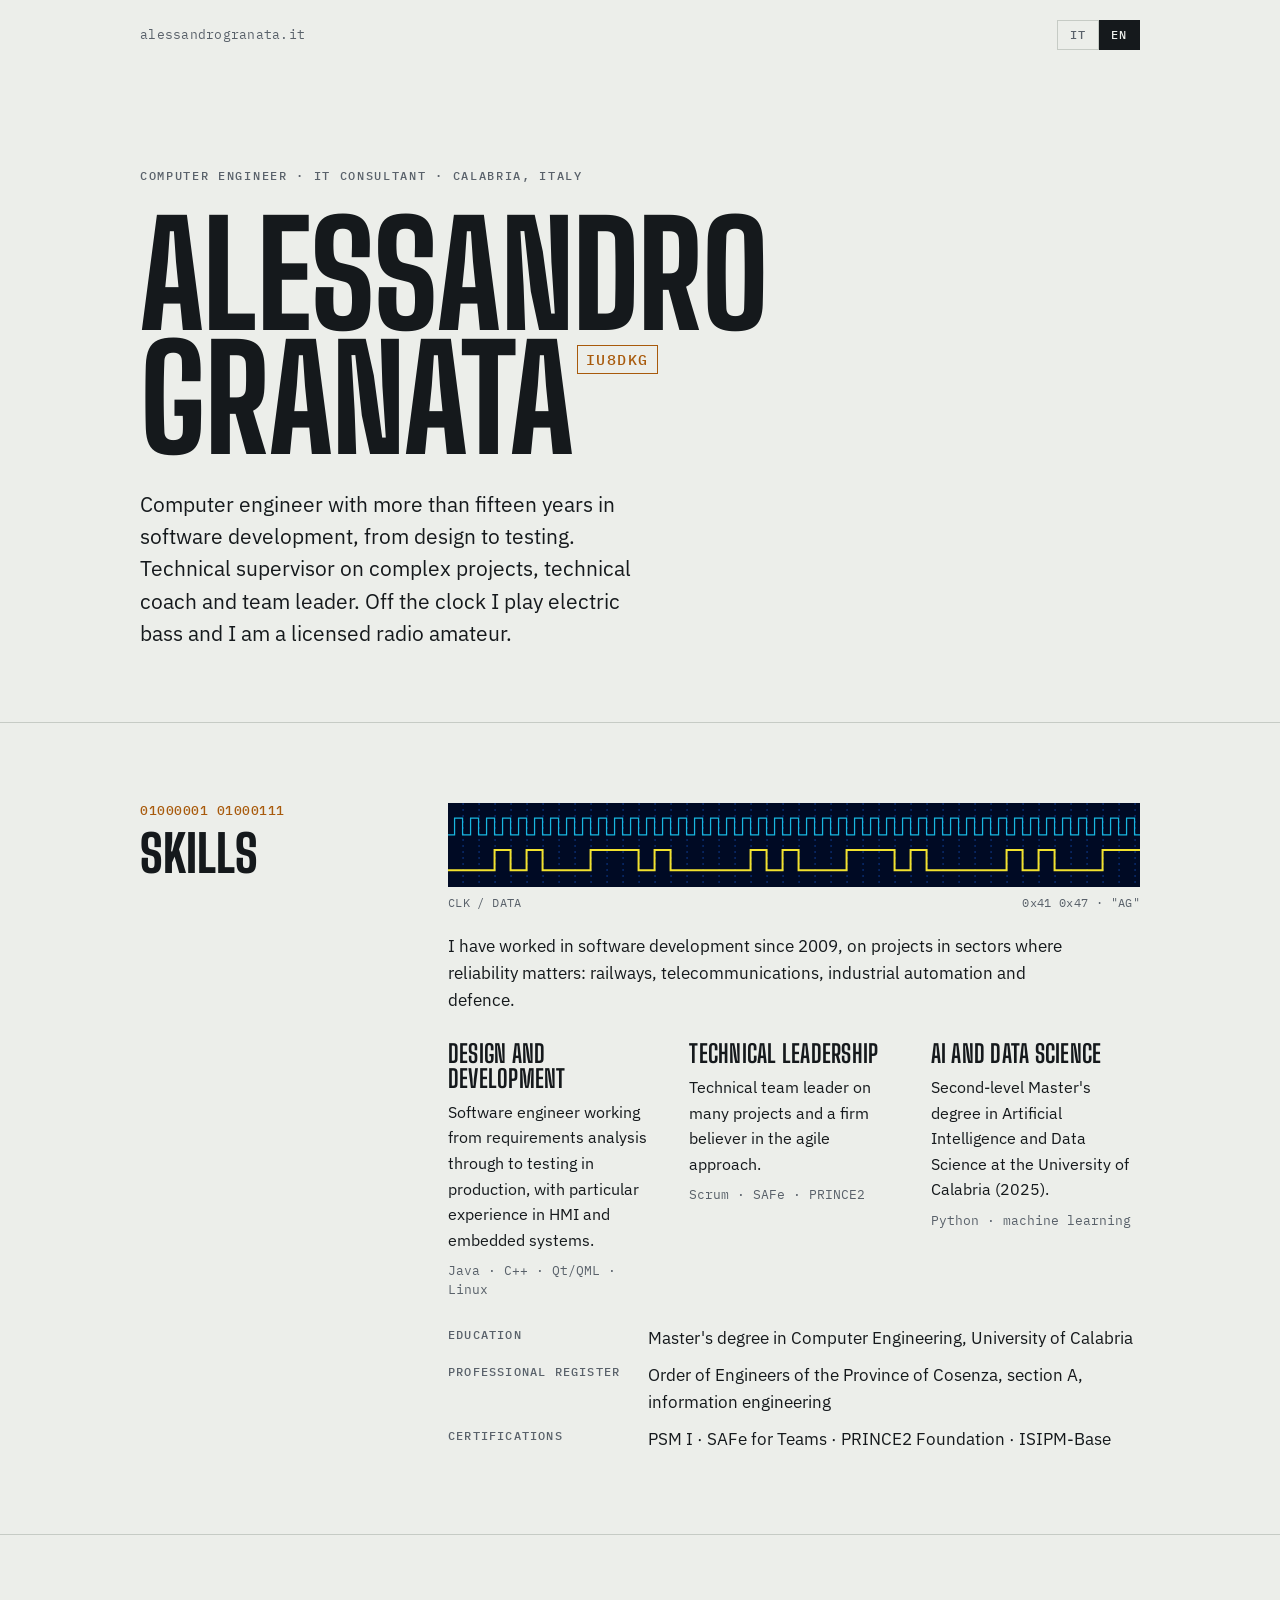
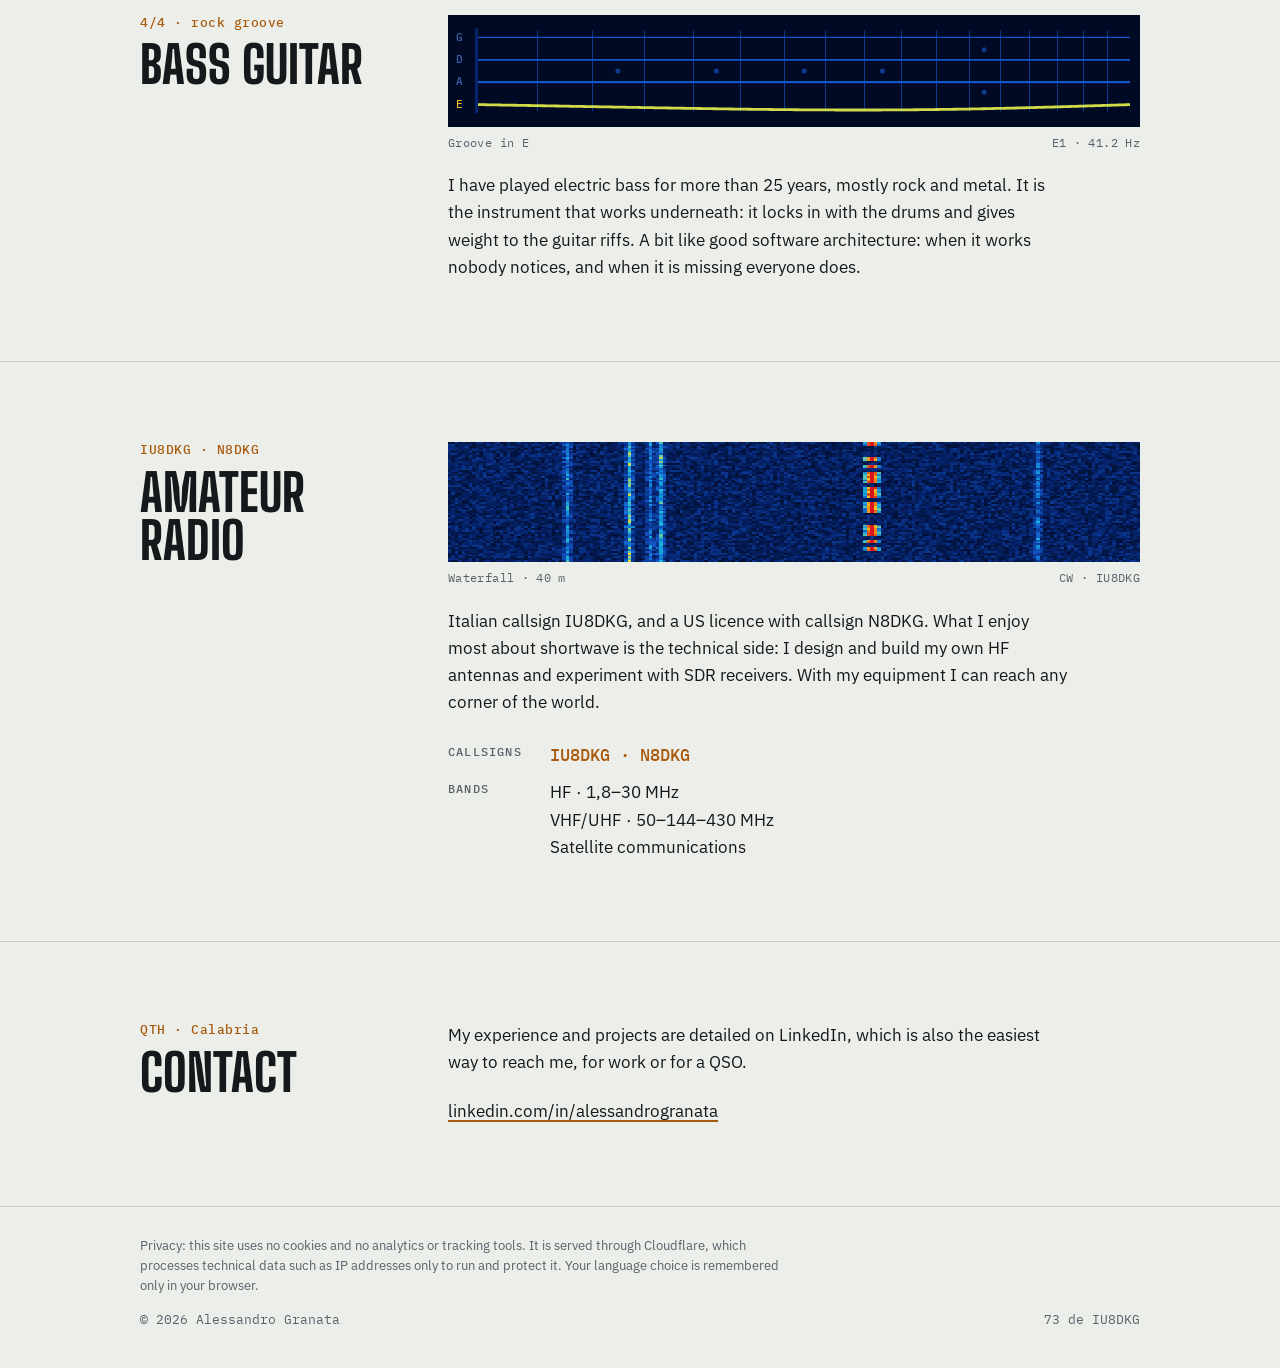
==== public/index.html @ fb044b33 "sito completo v1" ====
<!doctype html>
<html lang="it">
<head>
<meta charset="utf-8">
<meta name="viewport" content="width=device-width, initial-scale=1, viewport-fit=cover">
<title>Alessandro Granata</title>
<link rel="preload" href="fonts/big-shoulders-display-latin-800-normal.woff2" as="font" type="font/woff2" crossorigin>
<meta name="description" content="Alessandro Granata, ingegnere informatico e consulente IT. Basso elettrico e radio, IU8DKG.">
<link rel="canonical" href="https://alessandrogranata.it/">
<link rel="icon" href="/favicon.ico" sizes="any">
<link rel="icon" type="image/png" sizes="32x32" href="/favicon-32.png">
<link rel="apple-touch-icon" href="/apple-touch-icon.png">
<meta name="theme-color" content="#000a24">
<meta property="og:type" content="website">
<meta property="og:url" content="https://alessandrogranata.it/">
<meta property="og:site_name" content="Alessandro Granata">
<meta property="og:title" content="Alessandro Granata · Ingegnere informatico">
<meta property="og:description" content="Ingegnere informatico, supervisore tecnico e team leader. Bassista e radioamatore (IU8DKG · N8DKG).">
<meta property="og:image" content="https://alessandrogranata.it/og-image.png">
<meta property="og:image:width" content="1200">
<meta property="og:image:height" content="630">
<meta property="og:image:alt" content="Alessandro Granata, ingegnere informatico, con una waterfall radio SDR">
<meta property="og:locale" content="it_IT">
<meta property="og:locale:alternate" content="en_US">
<meta name="twitter:card" content="summary_large_image">
<style>
/* Font self-hosted (SIL Open Font License 1.1, vedi fonts/LICENSE-*): nessuna richiesta a server esterni */
@font-face { font-family: "Big Shoulders Display"; font-style: normal; font-weight: 700; font-display: swap; src: url("fonts/big-shoulders-display-latin-700-normal.woff2") format("woff2"); }
@font-face { font-family: "Big Shoulders Display"; font-style: normal; font-weight: 800; font-display: swap; src: url("fonts/big-shoulders-display-latin-800-normal.woff2") format("woff2"); }
@font-face { font-family: "IBM Plex Mono"; font-style: normal; font-weight: 400; font-display: swap; src: url("fonts/ibm-plex-mono-latin-400-normal.woff2") format("woff2"); }
@font-face { font-family: "IBM Plex Mono"; font-style: normal; font-weight: 500; font-display: swap; src: url("fonts/ibm-plex-mono-latin-500-normal.woff2") format("woff2"); }
@font-face { font-family: "IBM Plex Sans"; font-style: normal; font-weight: 400; font-display: swap; src: url("fonts/ibm-plex-sans-latin-400-normal.woff2") format("woff2"); }
@font-face { font-family: "IBM Plex Sans"; font-style: normal; font-weight: 500; font-display: swap; src: url("fonts/ibm-plex-sans-latin-500-normal.woff2") format("woff2"); }
@font-face { font-family: "IBM Plex Sans"; font-style: normal; font-weight: 600; font-display: swap; src: url("fonts/ibm-plex-sans-latin-600-normal.woff2") format("woff2"); }
*, *::before, *::after { box-sizing: border-box; }
/* Layout: one left-aligned column read like an instrument panel; each section is a "band"
   with its own frequency label and a live trace (logic analyzer, bass fretboard, SDR waterfall). */
:root {
  --paper: #eceeea;
  --panel: #dfe3de;
  --ink: #15191c;
  --muted: #59616a;
  --rule: #c6cbc5;
  --accent: #a85a0c;
  --signal: #d98a1f;
  --f-display: "Big Shoulders Display", "Arial Narrow", "Helvetica Neue", sans-serif;
  --f-body: "IBM Plex Sans", "Helvetica Neue", Arial, sans-serif;
  --f-mono: "IBM Plex Mono", ui-monospace, "SFMono-Regular", Menlo, monospace;
  --gutter: clamp(16px, 4vw, 40px);
}
@media (prefers-color-scheme: dark) {
  :root:not([data-theme="light"]) {
    --paper: #101416; --panel: #182024; --ink: #e5e8e3; --muted: #98a2a8;
    --rule: #2b3438; --accent: #f0ae48; --signal: #f0ae48; color-scheme: dark;
  }
}
:root[data-theme="dark"] {
  --paper: #101416; --panel: #182024; --ink: #e5e8e3; --muted: #98a2a8;
  --rule: #2b3438; --accent: #f0ae48; --signal: #f0ae48; color-scheme: dark;
}

body {
  margin: 0;
  background: var(--paper);
  color: var(--ink);
  font-family: var(--f-body);
  font-size: 17px;
  line-height: 1.6;
  -webkit-font-smoothing: antialiased;
}
.wrap {
  max-width: 1080px;
  margin: 0 auto;
  padding-left: max(var(--gutter), env(safe-area-inset-left, 0px));
  padding-right: max(var(--gutter), env(safe-area-inset-right, 0px));
}
.mono { font-family: var(--f-mono); }
a { color: var(--ink); text-decoration-color: var(--accent); text-underline-offset: 3px; text-decoration-thickness: 1.5px; }
a:hover { color: var(--accent); }
:focus-visible { outline: 2px solid var(--accent); outline-offset: 3px; }

/* Top bar */
.top { display: flex; justify-content: space-between; align-items: center; gap: 16px; padding-block: 20px; }
.domain { font-family: var(--f-mono); font-size: 13px; color: var(--muted); letter-spacing: .02em; }
.lang { display: flex; gap: 0; }
.lang button {
  font: 500 12px/1 var(--f-mono); letter-spacing: .08em;
  background: transparent; color: var(--muted);
  border: 1px solid var(--rule); padding: 8px 12px; cursor: pointer;
}
.lang button + button { border-left: 0; }
.lang button[aria-pressed="true"] { background: var(--ink); color: var(--paper); border-color: var(--ink); }

/* Hero */
.hero { padding-block: clamp(40px, 8vw, 96px) clamp(40px, 6vw, 72px); display: grid; gap: 28px; }
.eyebrow { font: 500 12px/1.6 var(--f-mono); text-transform: uppercase; letter-spacing: .14em; color: var(--muted); }
.eyebrow span { white-space: nowrap; }
.name {
  font-family: var(--f-display); font-weight: 800; text-transform: uppercase;
  font-size: clamp(3.4rem, 13vw, 9rem); line-height: .86; letter-spacing: -.005em;
  margin: 0; text-wrap: balance;
}
.name .call {
  display: inline-block; vertical-align: top; margin-left: .25em; margin-top: .55em;
  font: 500 clamp(12px, 1.3vw, 15px)/1 var(--f-mono); letter-spacing: .1em;
  color: var(--accent); border: 1px solid var(--accent); padding: 6px 8px;
}
.lead { font-size: clamp(1.1rem, 2vw, 1.3rem); line-height: 1.55; max-width: 40ch; margin: 0; }

/* Sections */
section { border-top: 1px solid var(--rule); padding-block: clamp(44px, 7vw, 80px); }
.sec { display: grid; grid-template-columns: minmax(0, 260px) minmax(0, 1fr); gap: 24px 48px; }
.sec-head { display: grid; gap: 10px; align-content: start; }
.freq { font: 500 13px/1.3 var(--f-mono); color: var(--accent); letter-spacing: .04em; }
h2 {
  font-family: var(--f-display); font-weight: 800; text-transform: uppercase;
  font-size: clamp(2.2rem, 4.5vw, 3.2rem); line-height: .95; margin: 0; text-wrap: balance;
}
.sec-body { min-width: 0; display: grid; gap: 22px; align-content: start; }
.sec-body p { margin: 0; max-width: 62ch; }

.scope { display: grid; gap: 8px; }
.scope canvas { display: block; width: 100%; height: 84px; background: var(--panel); }
.scope.tall canvas { height: 120px; }
#scope-waterfall, #scope-logic, #scope-string { background: #000a24; }
#scope-string { height: 112px; }
.cap { font: 400 12px/1.3 var(--f-mono); color: var(--muted); letter-spacing: .03em; display: flex; justify-content: space-between; gap: 12px; flex-wrap: wrap; }

.draft {
  justify-self: start; font: 500 11px/1 var(--f-mono); letter-spacing: .06em; text-transform: uppercase;
  color: var(--accent); border: 1px dashed var(--accent); padding: 6px 8px;
}

.skills { display: grid; grid-template-columns: repeat(3, minmax(0, 1fr)); gap: 28px 32px; margin-top: 6px; }
@media (max-width: 640px) { .skills { grid-template-columns: minmax(0, 1fr); } }
.skill { display: grid; gap: 8px; align-content: start; min-width: 0; }
.skill h3 { font-family: var(--f-display); font-weight: 700; text-transform: uppercase; font-size: 1.55rem; line-height: 1; margin: 0; letter-spacing: .01em; }
.skill p { font-size: 16px; }
.stack { font: 400 12.5px/1.5 var(--f-mono); color: var(--muted); }

.facts { display: grid; grid-template-columns: max-content minmax(0, 1fr); gap: 10px 28px; margin: 0; padding-top: 4px; }
.facts dt { font: 500 12px/1.6 var(--f-mono); text-transform: uppercase; letter-spacing: .1em; color: var(--muted); }
.facts dd { margin: 0; }
.facts dd.call { font-family: var(--f-mono); font-weight: 500; color: var(--accent); }

footer { border-top: 1px solid var(--rule); padding-block: 28px 40px; }
footer .wrap { display: flex; justify-content: space-between; gap: 12px; flex-wrap: wrap; font: 400 12.5px/1.4 var(--f-mono); color: var(--muted); }
footer .privacy { margin: 0 0 16px; max-width: 80ch; font: 400 12.5px/1.6 var(--f-body); }

@media (max-width: 720px) {
  .sec { grid-template-columns: minmax(0, 1fr); }
  .name .call { display: block; width: max-content; margin: 18px 0 0; }
}
@media (max-width: 420px) {
  .facts { grid-template-columns: minmax(0, 1fr); gap: 2px; }
  .facts dd { margin-bottom: 10px; }
}
</style>
</head>
<body>
<header class="wrap top">
  <span class="domain">alessandrogranata.it</span>
  <div class="lang" role="group" aria-label="Lingua / Language">
    <button type="button" id="lang-it" data-lang="it" aria-pressed="true">IT</button>
    <button type="button" id="lang-en" data-lang="en" aria-pressed="false">EN</button>
  </div>
</header>

<main>
  <div class="wrap hero">
    <div class="eyebrow"><span data-i18n="hero.e1">Ingegnere informatico</span> · <span data-i18n="hero.e2">Consulente IT</span> · <span data-i18n="hero.e3">Calabria</span></div>
    <h1 class="name">Alessandro<br>Granata<span class="call">IU8DKG</span></h1>
    <p class="lead" data-i18n="hero.lead">Ingegnere informatico attivo da oltre quindici anni nello sviluppo software, dalla progettazione ai test. Supervisore tecnico su progetti complessi, technical coach e team leader. Fuori dal lavoro suono il basso elettrico e sono radioamatore.</p>
  </div>

  <section id="competenze">
    <div class="wrap sec">
      <div class="sec-head">
        <span class="freq">01000001 01000111</span>
        <h2 data-i18n="skills.title">Competenze</h2>
      </div>
      <div class="sec-body">
        <div class="scope">
          <canvas id="scope-logic" aria-hidden="true"></canvas>
          <div class="cap"><span>CLK / DATA</span><span>0x41 0x47 · "AG"</span></div>
        </div>
        <p data-i18n="skills.intro">Lavoro nello sviluppo software dal 2009, su progetti in settori dove l'affidabilità conta: ferroviario, telecomunicazioni, automazione industriale e difesa.</p>
        <div class="skills">
          <div class="skill">
            <h3 data-i18n="s1.h">Software design e sviluppo</h3>
            <p data-i18n="s1.p">Ingegnere del software operativo dall'analisi dei requisiti al testing in produzione, con particolare esperienza su HMI e sistemi embedded.</p>
            <span class="stack">Java · C++ · Qt/QML · Linux</span>
          </div>
          <div class="skill">
            <h3 data-i18n="s2.h">Technical leadership</h3>
            <p data-i18n="s2.p">Technical team leader in numerosi progetti, convinto sostenitore dell'approccio agile.</p>
            <span class="stack">Scrum · SAFe · PRINCE2</span>
          </div>
          <div class="skill">
            <h3 data-i18n="s4.h">AI e Data Science</h3>
            <p data-i18n="s4.p">Master di secondo livello in Intelligenza Artificiale e Data Science presso l'Università della Calabria (2025).</p>
            <span class="stack">Python · machine learning</span>
          </div>
        </div>
        <dl class="facts">
          <dt data-i18n="c1.t">Formazione</dt><dd data-i18n="c1.d">Laurea magistrale in Ingegneria Informatica presso l'Università della Calabria</dd>
          <dt data-i18n="c2.t">Albo</dt><dd data-i18n="c2.d">Ordine degli Ingegneri della Provincia di Cosenza, sez. A, settore dell'informazione</dd>
          <dt data-i18n="c3.t">Certificazioni</dt><dd>PSM I · SAFe for Teams · PRINCE2 Foundation · ISIPM-Base</dd>
        </dl>
      </div>
    </div>
  </section>

  <section id="basso">
    <div class="wrap sec">
      <div class="sec-head">
        <span class="freq" data-i18n="bass.freq">4/4 · rock groove</span>
        <h2 data-i18n="bass.title">Basso elettrico</h2>
      </div>
      <div class="sec-body">
        <div class="scope">
          <canvas id="scope-string" aria-hidden="true"></canvas>
          <div class="cap"><span data-i18n="bass.cap">Groove in Mi</span><span id="bass-note">E1 · 41,2 Hz</span></div>
        </div>
        <p data-i18n="bass.p">Suono il basso elettrico da oltre 25 anni e preferisco il rock e il metal. È lo strumento che lavora sotto: si aggancia alla batteria e dà peso ai riff delle chitarre. Un po' come una buona architettura software: quando funziona nessuno ci fa caso, quando manca se ne accorgono tutti.</p>
      </div>
    </div>
  </section>

  <section id="radio">
    <div class="wrap sec">
      <div class="sec-head">
        <span class="freq">IU8DKG · N8DKG</span>
        <h2 data-i18n="radio.title">Radioamatore</h2>
      </div>
      <div class="sec-body">
        <div class="scope tall">
          <canvas id="scope-waterfall" aria-hidden="true"></canvas>
          <div class="cap"><span>Waterfall · 40 m</span><span>CW · IU8DKG</span></div>
        </div>
        <p data-i18n="radio.p">Nominativo italiano IU8DKG e licenza USA con nominativo N8DKG. Delle onde corte mi appassiona soprattutto la parte tecnica: progetto e autocostruisco antenne HF e sperimento con i ricevitori SDR. Con la mia strumentazione posso contattare qualsiasi angolo del mondo.</p>
        <dl class="facts">
          <dt data-i18n="f1.t">Nominativi</dt><dd class="call">IU8DKG · N8DKG</dd>
          <dt data-i18n="f2.t">Bande</dt><dd>HF · 1,8–30 MHz<br>VHF/UHF · 50–144–430 MHz<br><span data-i18n="f3.d">Comunicazioni satellitari</span></dd>
        </dl>
      </div>
    </div>
  </section>

  <section id="contatti">
    <div class="wrap sec">
      <div class="sec-head">
        <span class="freq">QTH · Calabria</span>
        <h2 data-i18n="contact.title">Contatti</h2>
      </div>
      <div class="sec-body">
        <p data-i18n="contact.p">Esperienze e progetti nel dettaglio sono su LinkedIn, che è anche il modo più semplice per contattarmi, per lavoro o per un QSO.</p>
        <p><a href="https://www.linkedin.com/in/alessandrogranata" target="_blank" rel="noopener">linkedin.com/in/alessandrogranata</a></p>
      </div>
    </div>
  </section>
</main>

<footer>
  <div class="wrap privacy-wrap">
    <p class="privacy" data-i18n="privacy">Privacy: questo sito non usa cookie né strumenti di statistica o tracciamento. È servito tramite Cloudflare, che tratta dati tecnici come l'indirizzo IP solo per farlo funzionare e proteggerlo. La lingua scelta viene ricordata solo nel tuo browser.</p>
  </div>
  <div class="wrap">
    <span>© 2026 Alessandro Granata</span>
    <span>73 de IU8DKG</span>
  </div>
</footer>

<script>
(function () {
  /* ---------- Language ---------- */
  var EN = {
    "hero.e1": "Computer engineer",
    "hero.e2": "IT consultant",
    "hero.e3": "Calabria, Italy",
    "hero.lead": "Computer engineer with more than fifteen years in software development, from design to testing. Technical supervisor on complex projects, technical coach and team leader. Off the clock I play electric bass and I am a licensed radio amateur.",
    "skills.title": "Skills",
    "skills.intro": "I have worked in software development since 2009, on projects in sectors where reliability matters: railways, telecommunications, industrial automation and defence.",
    "s1.h": "Design and development",
    "s1.p": "Software engineer working from requirements analysis through to testing in production, with particular experience in HMI and embedded systems.",
    "s2.h": "Technical leadership",
    "s2.p": "Technical team leader on many projects and a firm believer in the agile approach.",
    "s4.h": "AI and data science",
    "s4.p": "Second-level Master's degree in Artificial Intelligence and Data Science at the University of Calabria (2025).",
    "c1.t": "Education",
    "c1.d": "Master's degree in Computer Engineering, University of Calabria",
    "c2.t": "Professional register",
    "c2.d": "Order of Engineers of the Province of Cosenza, section A, information engineering",
    "c3.t": "Certifications",
    "bass.freq": "4/4 · rock groove",
    "bass.title": "Bass guitar",
    "bass.cap": "Groove in E",
    "bass.p": "I have played electric bass for more than 25 years, mostly rock and metal. It is the instrument that works underneath: it locks in with the drums and gives weight to the guitar riffs. A bit like good software architecture: when it works nobody notices, and when it is missing everyone does.",
    "radio.title": "Amateur radio",
    "radio.p": "Italian callsign IU8DKG, and a US licence with callsign N8DKG. What I enjoy most about shortwave is the technical side: I design and build my own HF antennas and experiment with SDR receivers. With my equipment I can reach any corner of the world.",
    "f1.t": "Callsigns",
    "f2.t": "Bands",
    "f3.d": "Satellite communications",
    "privacy": "Privacy: this site uses no cookies and no analytics or tracking tools. It is served through Cloudflare, which processes technical data such as IP addresses only to run and protect it. Your language choice is remembered only in your browser.",
    "contact.title": "Contact",
    "contact.p": "My experience and projects are detailed on LinkedIn, which is also the easiest way to reach me, for work or for a QSO."
  };
  var nodes = document.querySelectorAll("[data-i18n]");
  var IT = {};
  nodes.forEach(function (n) { IT[n.getAttribute("data-i18n")] = n.textContent; });
  var buttons = document.querySelectorAll(".lang button");

  function setLang(l) {
    var dict = l === "en" ? EN : IT;
    nodes.forEach(function (n) {
      var k = n.getAttribute("data-i18n");
      if (dict[k] != null) n.textContent = dict[k];
    });
    document.documentElement.lang = l;
    buttons.forEach(function (b) { b.setAttribute("aria-pressed", String(b.dataset.lang === l)); });
    try { localStorage.setItem("lang", l); } catch (e) {}
  }
  buttons.forEach(function (b) { b.addEventListener("click", function () { setLang(b.dataset.lang); }); });
  var start = "it";
  try {
    var saved = localStorage.getItem("lang");
    if (saved === "it" || saved === "en") start = saved;
    else if (!/^it\b/i.test(navigator.language || "it")) start = "en";
  } catch (e) {}
  setLang(start);

  /* ---------- Traces ---------- */
  var reduce = window.matchMedia("(prefers-reduced-motion: reduce)").matches;
  var colors = {};
  function hexToRgb(h) {
    h = h.replace("#", "");
    if (h.length === 3) h = h.split("").map(function (c) { return c + c; }).join("");
    var n = parseInt(h, 16);
    return [(n >> 16) & 255, (n >> 8) & 255, n & 255];
  }
  function readColors() {
    var cs = getComputedStyle(document.documentElement);
    ["--panel", "--ink", "--muted", "--rule", "--signal", "--accent"].forEach(function (k) {
      colors[k] = cs.getPropertyValue(k).trim();
    });
    buildLut();
  }

  function Scope(id, draw) {
    this.c = document.getElementById(id);
    this.ctx = this.c.getContext("2d");
    this.draw = draw;
    this.visible = true;
    var self = this;
    this.size = function () {
      var dpr = Math.min(2, window.devicePixelRatio || 1);
      self.w = self.c.clientWidth; self.h = self.c.clientHeight;
      self.c.width = Math.max(1, Math.round(self.w * dpr));
      self.c.height = Math.max(1, Math.round(self.h * dpr));
      self.ctx.setTransform(dpr, 0, 0, dpr, 0, 0);
    };
    this.size();
  }
  Scope.prototype.render = function (t) { this.draw(this.ctx, this.w, this.h, t); };

  /* Logic analyzer: CLK + DATA spelling the initials "AG" in ASCII */
  var bits = [];
  "AG".split("").forEach(function (ch) {
    var v = ch.charCodeAt(0);
    for (var i = 7; i >= 0; i--) bits.push((v >> i) & 1);
  });
  function drawLogic(ctx, w, h, t) {
    ctx.clearRect(0, 0, w, h);
    var bw = 16, n = bits.length, off = reduce ? 0 : (t * 0.03) % (n * bw);
    var rows = [{ y: h * 0.18, amp: h * 0.2, clk: true }, { y: h * 0.56, amp: h * 0.24, clk: false }];
    ctx.strokeStyle = "#0d3a8f"; ctx.lineWidth = 1;   /* waterfall palette: grid in deep blue */
    ctx.setLineDash([2, 4]);
    for (var x = bw - (off % bw); x < w; x += bw) { ctx.beginPath(); ctx.moveTo(x + .5, 0); ctx.lineTo(x + .5, h); ctx.stroke(); }
    ctx.setLineDash([]);
    rows.forEach(function (r) {
      ctx.beginPath();
      ctx.strokeStyle = r.clk ? "#18b7e0" : "#f2e22e";   /* CLK cyan, DATA yellow, like the waterfall peaks */
      ctx.lineWidth = r.clk ? 1.25 : 2;
      var step = r.clk ? bw / 2 : bw, prev = null;
      for (var k = Math.floor(off / step) - 1; k * step - off <= w + step; k++) {
        var gx = k * step - off;
        var v = r.clk ? (((k % 2) + 2) % 2) : bits[((k % n) + n) % n];
        var y = r.y + (1 - v) * r.amp;
        if (prev === null) ctx.moveTo(gx, y); else ctx.lineTo(gx, y);
        ctx.lineTo(gx + step, y);
        prev = y;
      }
      ctx.stroke();
    });
  }

  /* Bass: four strings (G D A E, tab order) played by a simple riff.
     The plucked string lights up through the waterfall palette and decays;
     frets follow the real scale formula, the caption shows the live note. */
  var OPEN = [97.999, 73.416, 55.0, 41.203];          /* G2 D2 A1 E1 */
  var OPEN_MIDI = [43, 38, 33, 28];
  var SNAME = ["G", "D", "A", "E"];
  var NOTE = ["C", "C#", "D", "D#", "E", "F", "F#", "G", "G#", "A", "A#", "B"];
  /* [string index, fret]: root-fifth-octave groove in E, then A */
  var RIFF = [[3, 0], [3, 0], [2, 2], [1, 2], [3, 0], [3, 0], [2, 2], [3, 3],
              [2, 0], [2, 0], [1, 2], [0, 2], [2, 0], [1, 0], [1, 2], [2, 2]];
  var STEP_MS = 950;
  var amp = [0, 0, 0, 0], plucked = [0, 0, 0, 0], fretOn = [0, 0, 0, 0], lastStep = -1;
  var noteEl = document.getElementById("bass-note");
  function fmtHz(f) {
    var s = f.toFixed(1);
    return document.documentElement.lang === "it" ? s.replace(".", ",") : s;
  }
  function showNote(si, fret) {
    if (!noteEl) return;
    var midi = OPEN_MIDI[si] + fret, f = OPEN[si] * Math.pow(2, fret / 12);
    noteEl.textContent = NOTE[midi % 12] + (Math.floor(midi / 12) - 1) + " · " + fmtHz(f) + " Hz";
  }
  function lutColor(v) {
    var i = Math.max(0, Math.min(255, v * 255 | 0)) * 3;
    return "rgb(" + lut[i] + "," + lut[i + 1] + "," + lut[i + 2] + ")";
  }
  function drawString(ctx, w, h, t) {
    ctx.clearRect(0, 0, w, h);
    var x0 = 30, x1 = w - 10, L = (x1 - x0) * 1.6;   /* scale length longer than the view: frets 0..~13 visible */
    function fretX(n) { return x0 + L * (1 - Math.pow(2, -n / 12)); }
    var step = reduce ? 0 : Math.floor(t / STEP_MS);
    if (step !== lastStep) {
      var n = RIFF[((step % RIFF.length) + RIFF.length) % RIFF.length];
      amp[n[0]] = 1; plucked[n[0]] = t; fretOn[n[0]] = n[1];
      showNote(n[0], n[1]);
      lastStep = step;
    }
    /* fretboard: nut, frets, inlay dots at 3, 5, 7, 9, 12 */
    ctx.fillStyle = "#06246e";
    ctx.fillRect(x0 - 3, h * 0.12, 3, h * 0.76);
    ctx.strokeStyle = "#0d3a8f"; ctx.lineWidth = 1;
    for (var f = 1; fretX(f) < x1; f++) {
      var fx = Math.round(fretX(f)) + .5;
      ctx.beginPath(); ctx.moveTo(fx, h * 0.14); ctx.lineTo(fx, h * 0.86); ctx.stroke();
      if ([3, 5, 7, 9].indexOf(f) >= 0 || f === 12) {
        var mx = (fretX(f - 1) + fretX(f)) / 2;
        ctx.fillStyle = "#0d3a8f";
        if (f === 12) { ctx.beginPath(); ctx.arc(mx, h * 0.31, 2.5, 0, 6.3); ctx.arc(mx, h * 0.69, 2.5, 0, 6.3); ctx.fill(); }
        else { ctx.beginPath(); ctx.arc(mx, h * 0.5, 2.5, 0, 6.3); ctx.fill(); }
      }
    }
    ctx.font = "500 11px " + getComputedStyle(document.documentElement).getPropertyValue("--f-mono");
    ctx.textBaseline = "middle";
    for (var s = 0; s < 4; s++) {
      var y = h * (0.2 + s * 0.2);
      var age = reduce ? 300 : t - plucked[s];
      var a = reduce ? (s === 3 ? 0.8 : 0) : amp[s] * Math.exp(-age / 1300);
      var start = fretOn[s] > 0 ? (fretX(fretOn[s] - 1) + fretX(fretOn[s])) / 2 : x0;
      ctx.fillStyle = a > 0.05 ? lutColor(0.55 + 0.25 * a) : "#3f63a8";
      ctx.fillText(SNAME[s], 8, y);
      ctx.strokeStyle = a > 0.03 ? lutColor(0.4 + 0.33 * a) : "#1257c9";
      ctx.lineWidth = [1.4, 1.8, 2.3, 2.8][s];
      ctx.beginPath();
      ctx.moveTo(x0, y);
      if (a > 0.01) {
        ctx.lineTo(start, y);
        var visF = 1.6 + OPEN[s] * Math.pow(2, fretOn[s] / 12) / 30;   /* slowed down so the eye can follow */
        var ph = 2 * Math.PI * visF * (reduce ? 0.13 : age / 1000);
        var A = h * 0.085 * a;
        for (var x = start; x <= x1; x += 2) {
          var u = (x - start) / (x1 - start);
          ctx.lineTo(x, y + A * Math.sin(Math.PI * u) * Math.sin(ph) + A * 0.3 * Math.sin(2 * Math.PI * u) * Math.sin(2 * ph + 1));
        }
      } else {
        ctx.lineTo(x1, y);
      }
      ctx.stroke();
      if (fretOn[s] > 0 && a > 0.05) {          /* fingertip on the fret */
        ctx.fillStyle = lutColor(0.72);
        ctx.beginPath(); ctx.arc(start, y, 3.2, 0, 6.3); ctx.fill();
      }
    }
  }

  /* SDR waterfall: band noise, a few weak carriers and IU8DKG keyed in CW */
  var COLS = 200, ROWS = 64;
  var vals = new Float32Array(COLS * ROWS);
  var off = document.createElement("canvas"); off.width = COLS; off.height = ROWS;
  var octx = off.getContext("2d");
  var img = octx.createImageData(COLS, ROWS);
  var lut = new Uint8ClampedArray(256 * 3);
  /* Classic SDR waterfall palette: navy noise floor, blue, cyan, yellow, red peaks */
  var STOPS = [[0, "#000a24"], [0.2, "#06246e"], [0.38, "#1257c9"], [0.55, "#18b7e0"], [0.72, "#f2e22e"], [0.86, "#f07a12"], [1, "#d8141c"]];
  function buildLut() {
    for (var i = 0; i < 256; i++) {
      var v = i / 255, s = 0;
      while (s < STOPS.length - 2 && v > STOPS[s + 1][0]) s++;
      var p = hexToRgb(STOPS[s][1]), q = hexToRgb(STOPS[s + 1][1]);
      var k = (v - STOPS[s][0]) / (STOPS[s + 1][0] - STOPS[s][0]);
      for (var j = 0; j < 3; j++) lut[i * 3 + j] = p[j] + (q[j] - p[j]) * k;
    }
  }
  var morse = { I: "..", U: "..-", "8": "---..", D: "-..", K: "-.-", G: "--." };
  var key = [];
  "IU8DKG".split("").forEach(function (ch) {
    morse[ch].split("").forEach(function (s) {
      for (var i = 0; i < (s === "." ? 1 : 3); i++) key.push(1);
      key.push(0);
    });
    key.push(0, 0);
  });
  for (var g = 0; g < 7; g++) key.push(0);
  var keyPos = 0, rowCount = 0;
  var carriers = [{ c: 34, s: 0.35 }, { c: 52, s: 0.5 }, { c: 58, s: 0.3 }, { c: 61, s: 0.42 }, { c: 170, s: 0.28 }];
  function newRow() {
    vals.copyWithin(COLS, 0, COLS * (ROWS - 1));
    var on = key[Math.floor(keyPos / 2) % key.length] === 1;
    keyPos++; rowCount++;
    for (var x = 0; x < COLS; x++) {
      var v = Math.random() * 0.22 + 0.05;
      for (var i = 0; i < carriers.length; i++) {
        var d = Math.abs(x - carriers[i].c);
        if (d < 2) v += carriers[i].s * (0.6 + 0.4 * Math.random()) * (d === 0 ? 1 : 0.4);
      }
      var cw = Math.abs(x - 122);
      if (on && cw < 3) v += cw === 0 ? 0.95 : cw === 1 ? 0.7 : 0.35;
      vals[x] = Math.min(1, v);
    }
  }
  for (var r = 0; r < ROWS; r++) newRow();
  function paintWaterfall() {
    var d = img.data;
    for (var i = 0; i < vals.length; i++) {
      var li = (vals[i] * 255 | 0) * 3;
      d[i * 4] = lut[li]; d[i * 4 + 1] = lut[li + 1]; d[i * 4 + 2] = lut[li + 2]; d[i * 4 + 3] = 255;
    }
    octx.putImageData(img, 0, 0);
  }
  var lastRow = 0;
  function drawWaterfall(ctx, w, h, t) {
    if (!reduce && t - lastRow > 55) { newRow(); lastRow = t; }
    paintWaterfall();
    ctx.imageSmoothingEnabled = false;
    ctx.clearRect(0, 0, w, h);
    ctx.drawImage(off, 0, 0, w, h);
  }

  readColors();
  var scopes = [
    new Scope("scope-logic", drawLogic),
    new Scope("scope-string", drawString),
    new Scope("scope-waterfall", drawWaterfall)
  ];
  function renderAll(t) { scopes.forEach(function (s) { if (s.visible) s.render(t || 0); }); }
  renderAll(0);

  if ("ResizeObserver" in window) {
    var ro = new ResizeObserver(function () { scopes.forEach(function (s) { s.size(); }); renderAll(performance.now()); });
    scopes.forEach(function (s) { ro.observe(s.c); });
  }
  if ("IntersectionObserver" in window) {
    var io = new IntersectionObserver(function (es) {
      es.forEach(function (e) { scopes.forEach(function (s) { if (s.c === e.target) s.visible = e.isIntersecting; }); });
    });
    scopes.forEach(function (s) { io.observe(s.c); });
  }
  function onTheme() { readColors(); renderAll(performance.now()); }
  var mq = window.matchMedia("(prefers-color-scheme: dark)");
  if (mq.addEventListener) mq.addEventListener("change", onTheme);
  new MutationObserver(onTheme).observe(document.documentElement, { attributes: true, attributeFilter: ["data-theme"] });

  if (!reduce) {
    (function loop(t) { renderAll(t); requestAnimationFrame(loop); })(0);
  }
})();
</script>

</body>
</html>
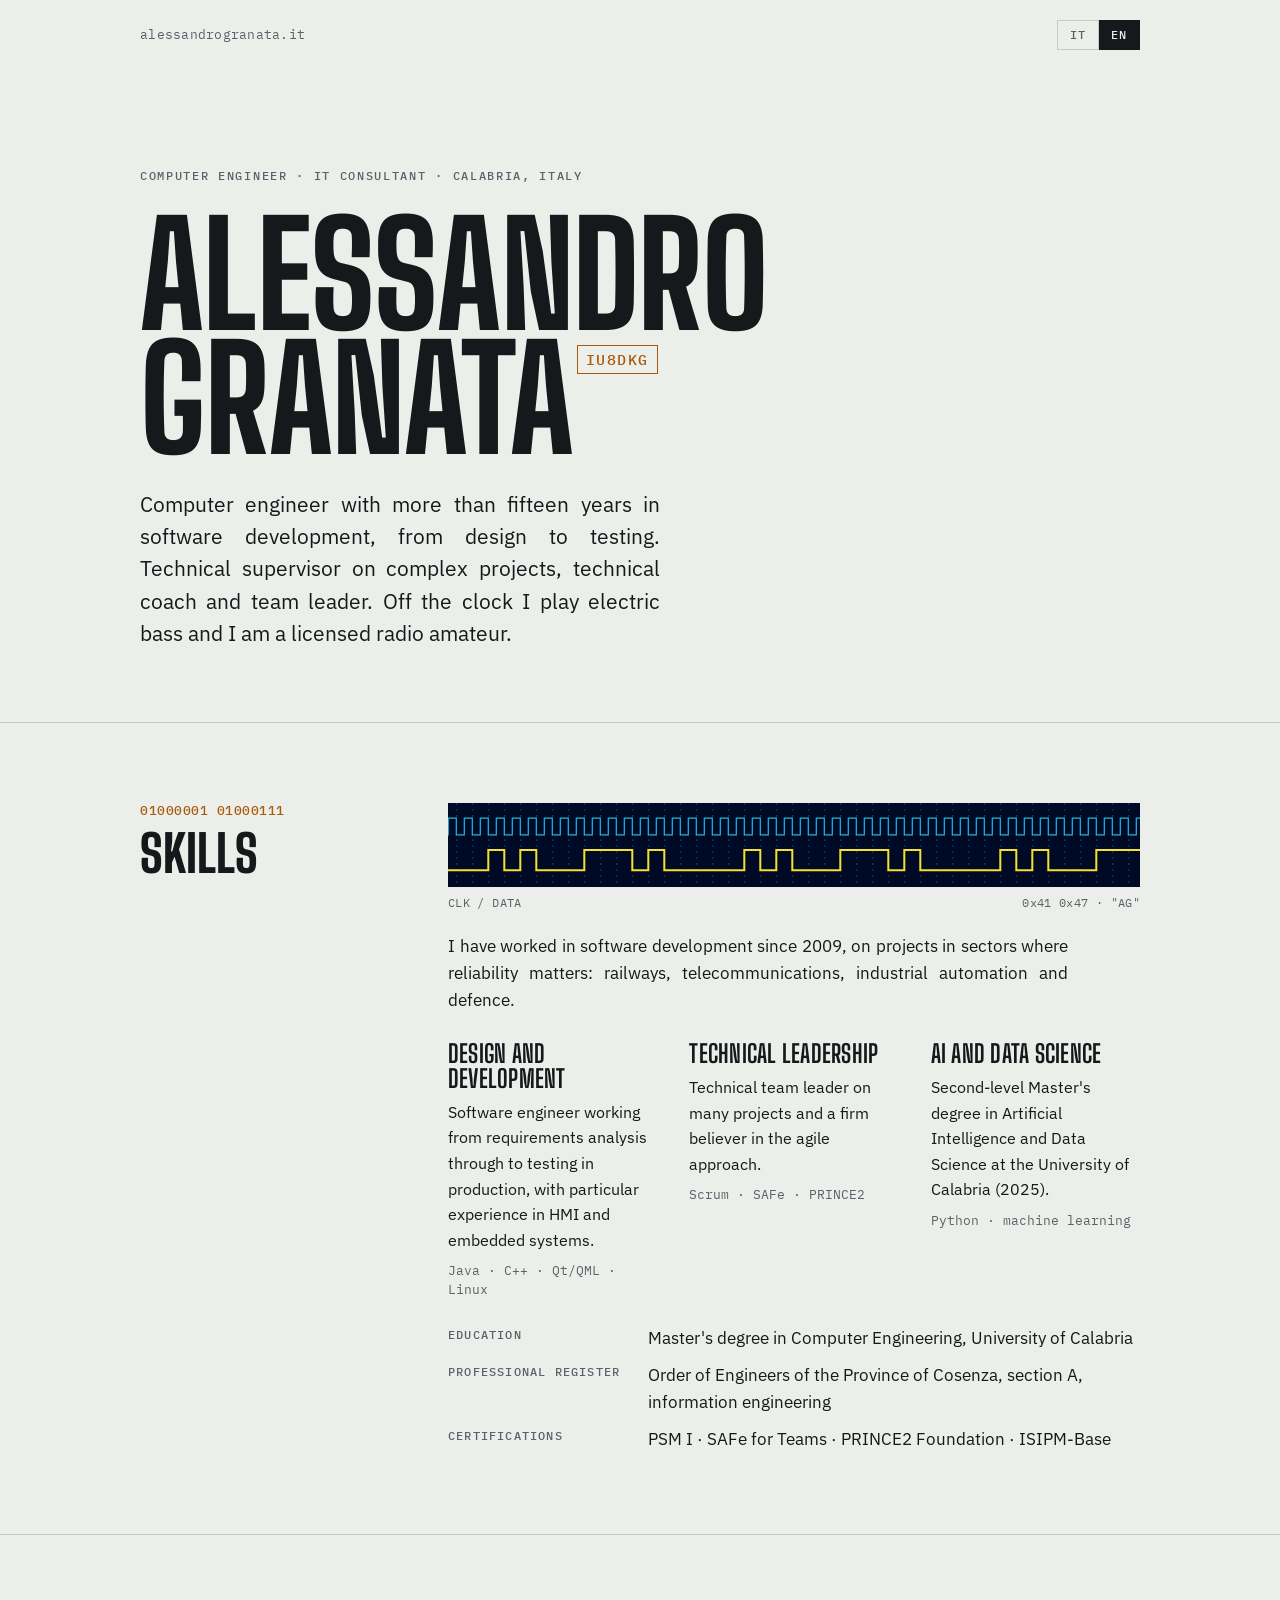
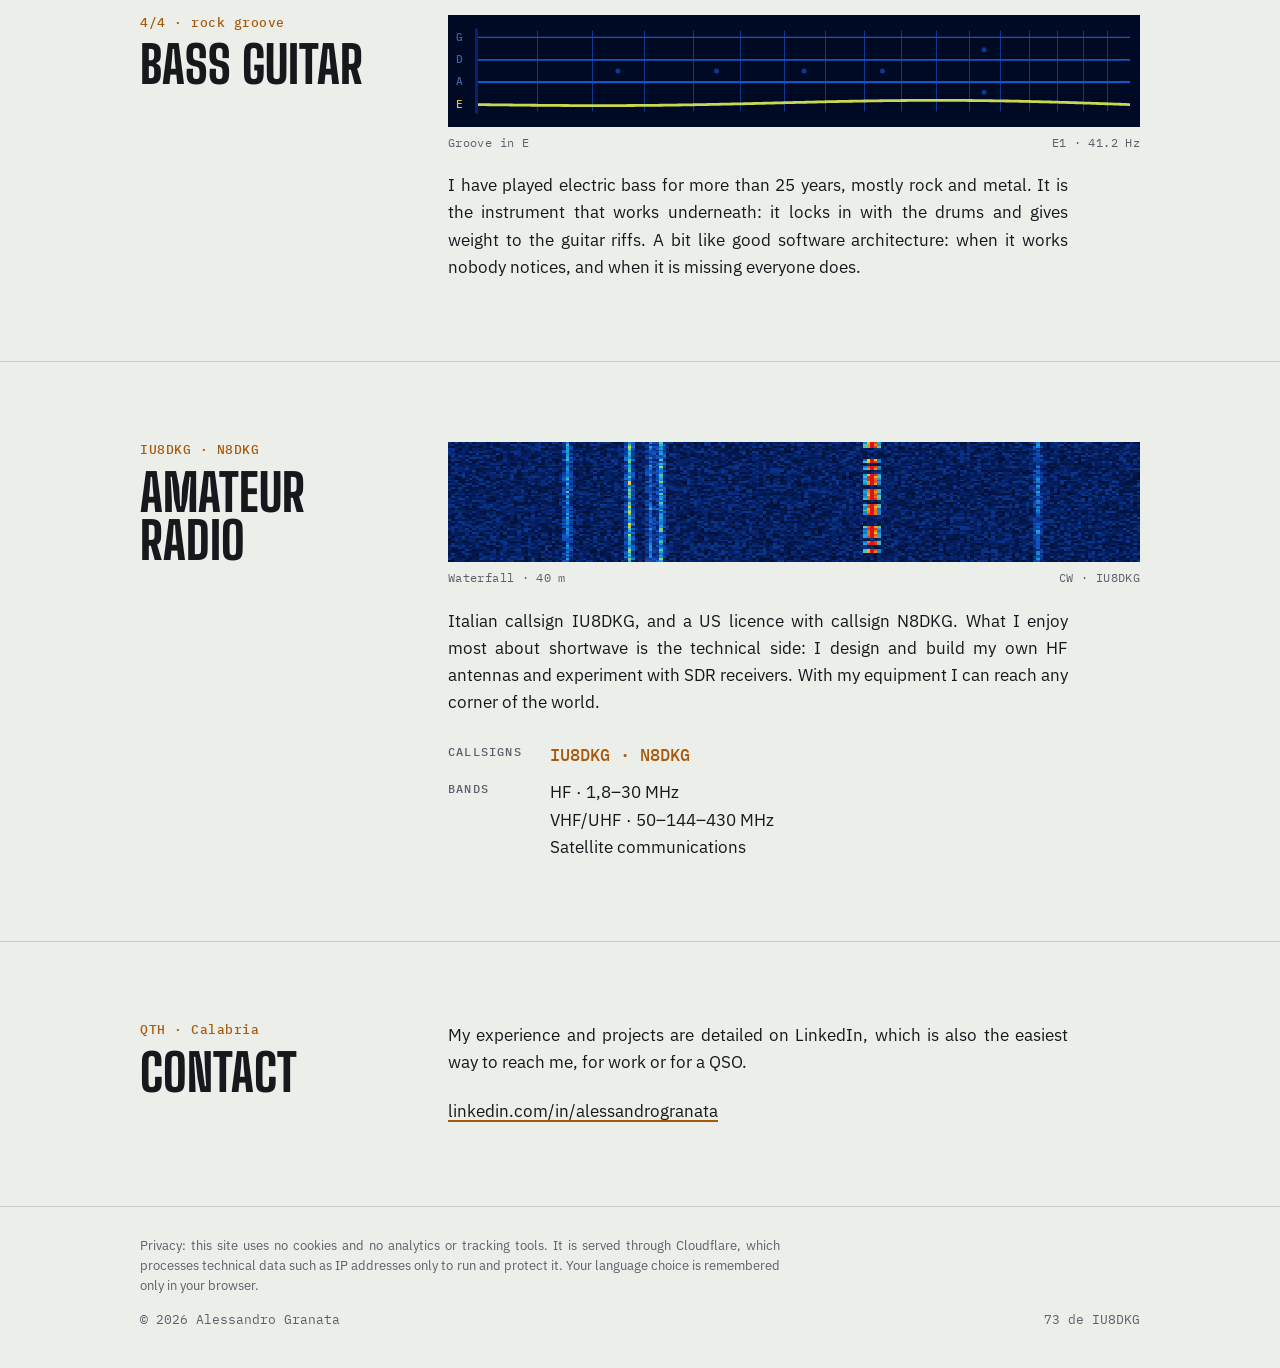
==== commit 69cbfd12: "giustificazione paragrafi" ====
--- a/public/index.html
+++ b/public/index.html
@@ -118,6 +118,18 @@
 }
 .sec-body { min-width: 0; display: grid; gap: 22px; align-content: start; }
 .sec-body p { margin: 0; max-width: 62ch; }
+/* Justified body text on wide screens, with hyphenation in the page language; left-aligned on phones to avoid gaps */
+@media (min-width: 721px) {
+  .lead, .sec-body > p, footer .privacy { text-align: justify; -webkit-hyphens: auto; hyphens: auto; hyphenate-limit-chars: 7 3 3; }
+}
+/* Justified running text on wide screens only, with hyphenation in the page language (it/en).
+   Narrow columns (skill blocks, phones) stay left-aligned to avoid gaps between words. */
+@media (min-width: 721px) {
+  .lead, .sec-body > p {
+    text-align: justify; text-align-last: left;
+    -webkit-hyphens: auto; hyphens: auto; hyphenate-limit-chars: 7 3 3;
+  }
+}
 
 .scope { display: grid; gap: 8px; }
 .scope canvas { display: block; width: 100%; height: 84px; background: var(--panel); }
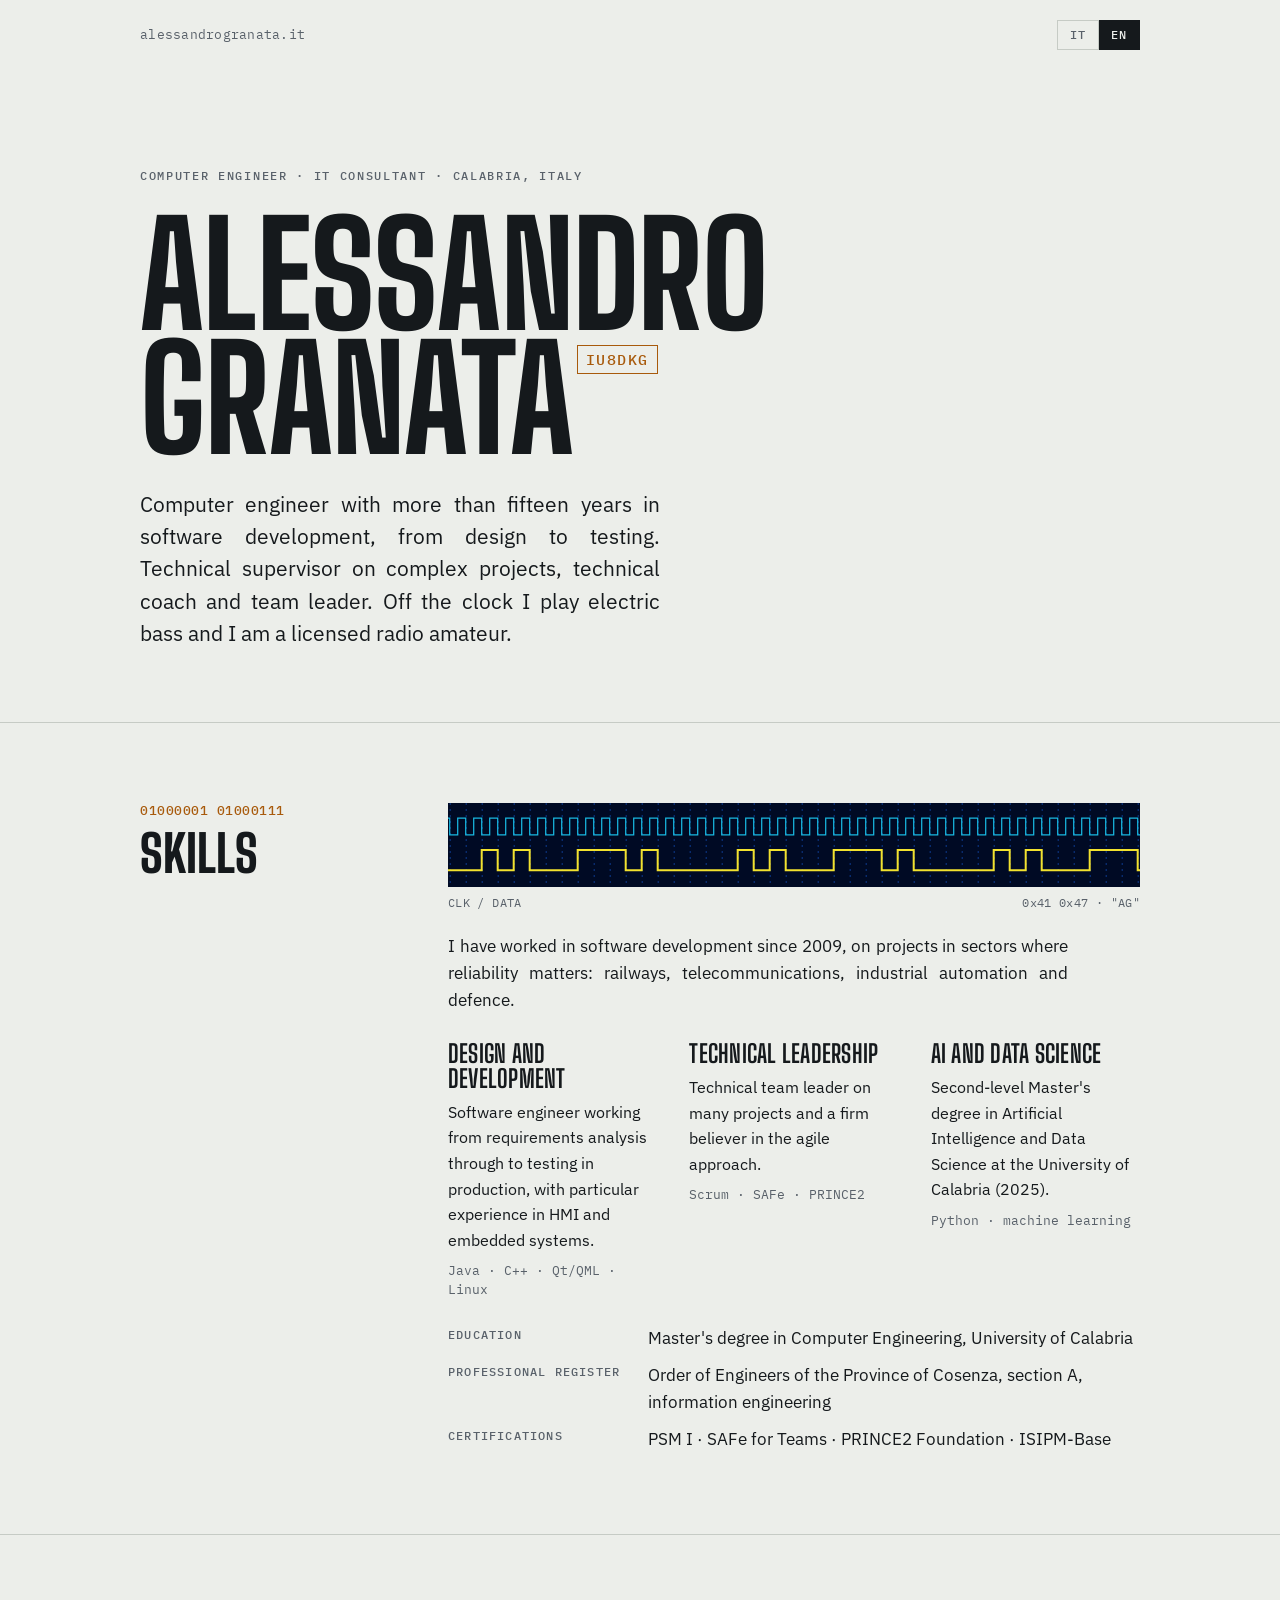
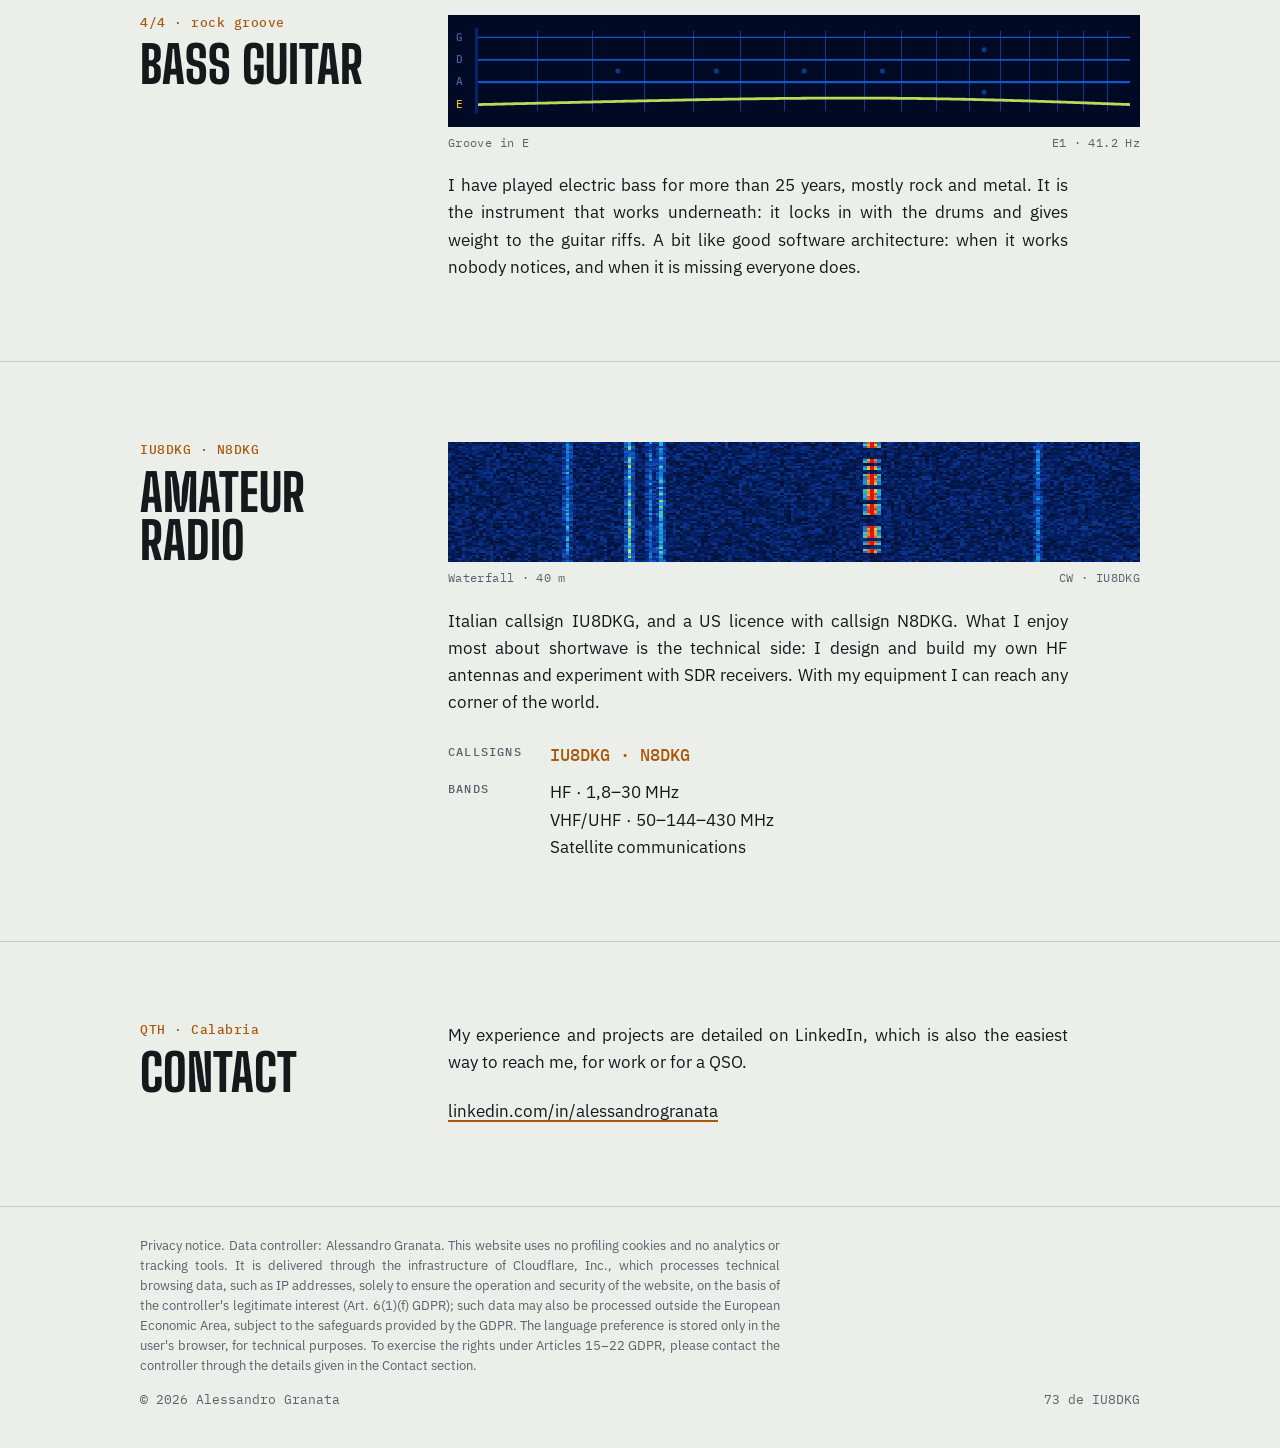
==== commit 8f98217f: "modifiche footer" ====
--- a/public/index.html
+++ b/public/index.html
@@ -275,7 +275,7 @@
 
 <footer>
   <div class="wrap privacy-wrap">
-    <p class="privacy" data-i18n="privacy">Privacy: questo sito non usa cookie né strumenti di statistica o tracciamento. È servito tramite Cloudflare, che tratta dati tecnici come l'indirizzo IP solo per farlo funzionare e proteggerlo. La lingua scelta viene ricordata solo nel tuo browser.</p>
+    <p class="privacy" data-i18n="privacy">Informativa privacy. Titolare del trattamento: Alessandro Granata. Il sito non utilizza cookie di profilazione né strumenti di analisi statistica o di tracciamento. Il servizio è erogato tramite l&#39;infrastruttura di Cloudflare, Inc., che tratta dati tecnici di navigazione, come l&#39;indirizzo IP, al solo fine di garantire il funzionamento e la sicurezza del sito, sulla base del legittimo interesse del titolare (art. 6, par. 1, lett. f, GDPR); tali dati possono essere trattati anche al di fuori dello Spazio economico europeo, con le garanzie previste dal GDPR. La preferenza di lingua è memorizzata esclusivamente nel browser dell&#39;utente, con finalità tecniche. Per l&#39;esercizio dei diritti di cui agli artt. 15–22 GDPR è possibile contattare il titolare tramite i recapiti indicati nella sezione Contatti.</p>
   </div>
   <div class="wrap">
     <span>© 2026 Alessandro Granata</span>
@@ -313,7 +313,7 @@
     "f1.t": "Callsigns",
     "f2.t": "Bands",
     "f3.d": "Satellite communications",
-    "privacy": "Privacy: this site uses no cookies and no analytics or tracking tools. It is served through Cloudflare, which processes technical data such as IP addresses only to run and protect it. Your language choice is remembered only in your browser.",
+    "privacy": "Privacy notice. Data controller: Alessandro Granata. This website uses no profiling cookies and no analytics or tracking tools. It is delivered through the infrastructure of Cloudflare, Inc., which processes technical browsing data, such as IP addresses, solely to ensure the operation and security of the website, on the basis of the controller's legitimate interest (Art. 6(1)(f) GDPR); such data may also be processed outside the European Economic Area, subject to the safeguards provided by the GDPR. The language preference is stored only in the user's browser, for technical purposes. To exercise the rights under Articles 15–22 GDPR, please contact the controller through the details given in the Contact section.",
     "contact.title": "Contact",
     "contact.p": "My experience and projects are detailed on LinkedIn, which is also the easiest way to reach me, for work or for a QSO."
   };
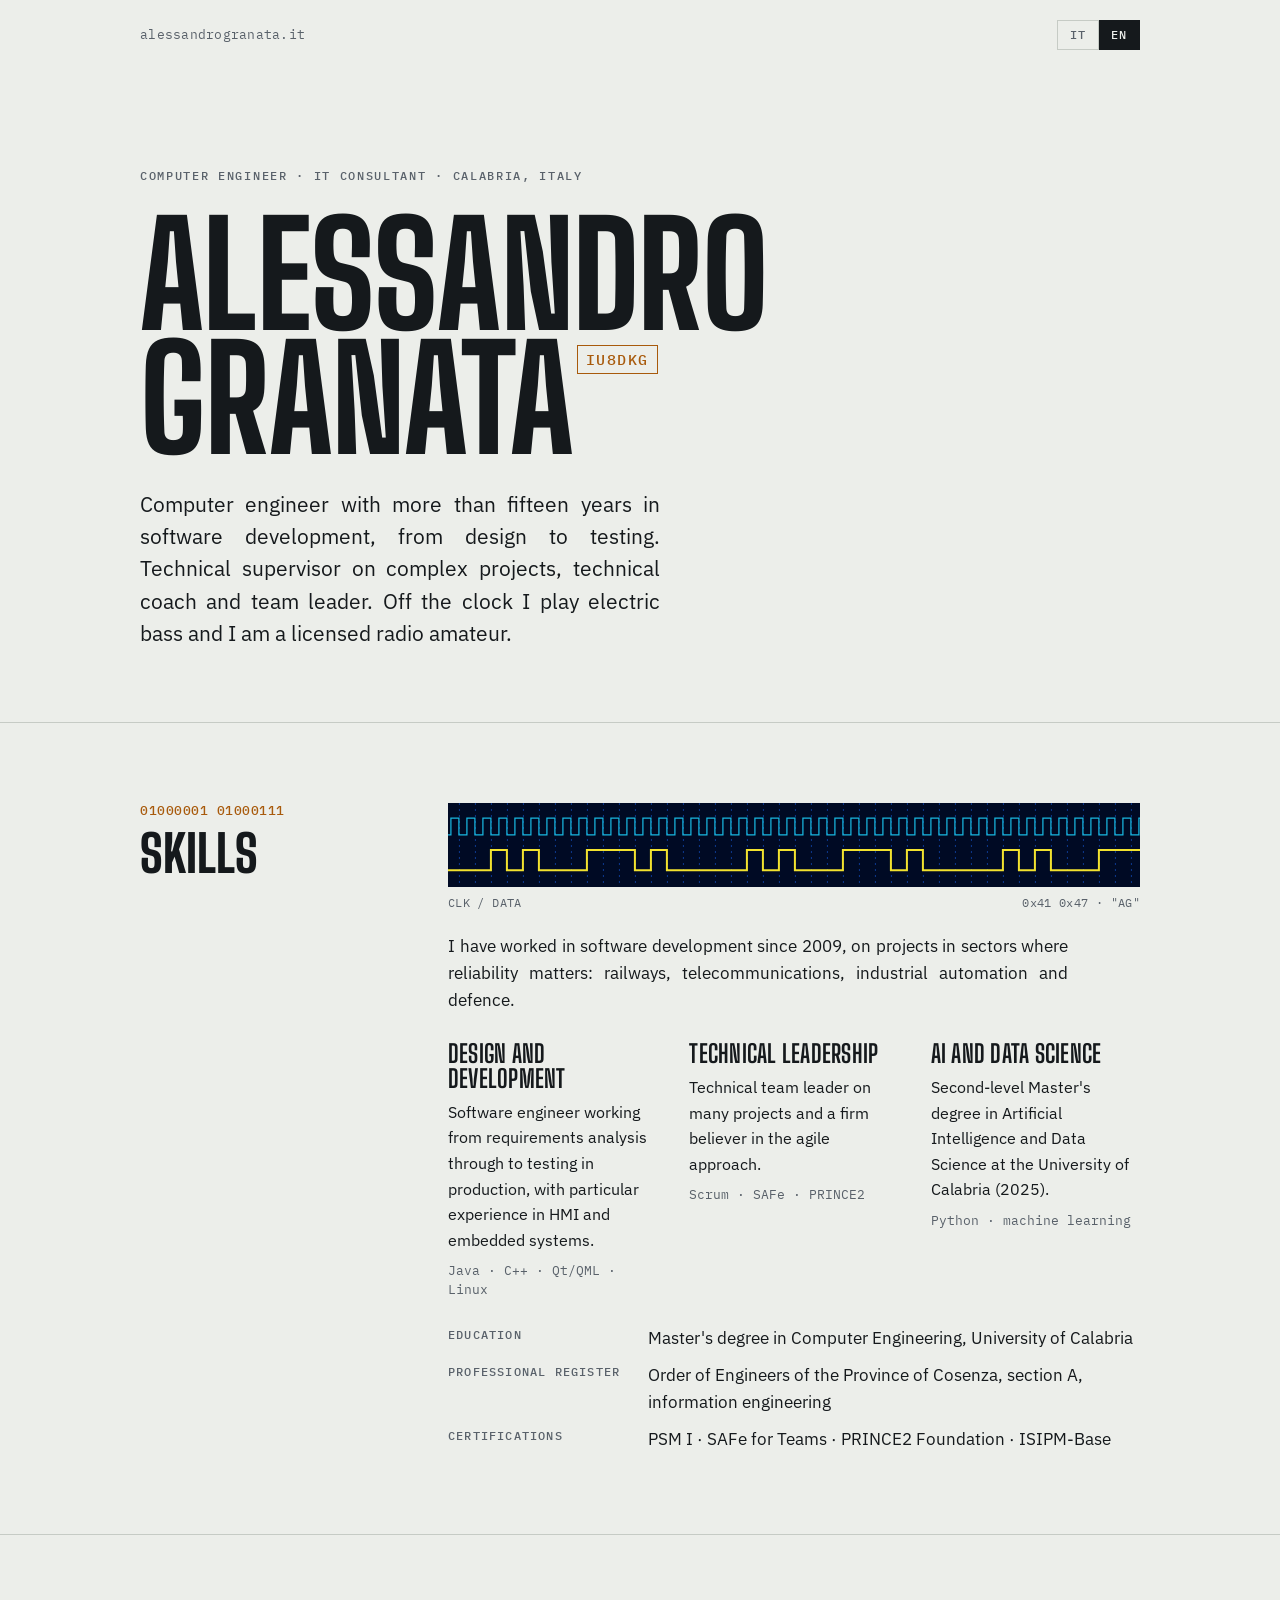
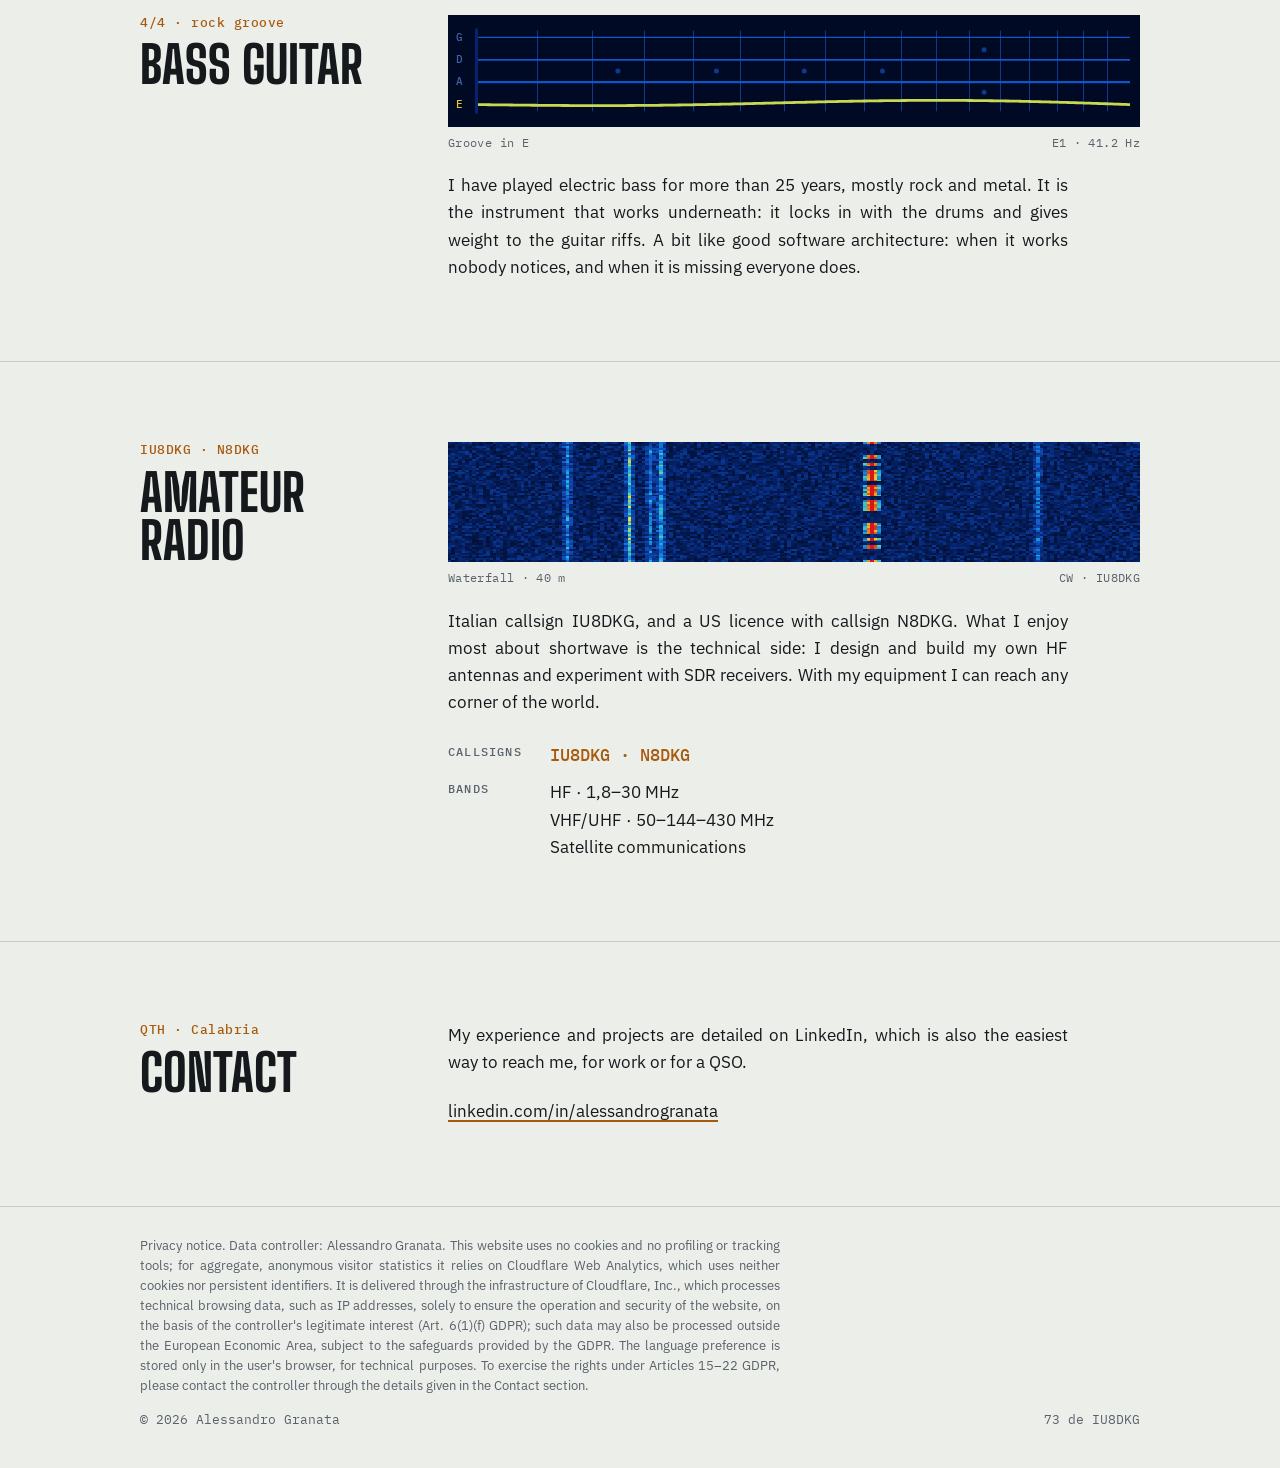
==== commit a2dac6fa: "aggiunto snippet analytics e info legali footer" ====
--- a/public/index.html
+++ b/public/index.html
@@ -122,14 +122,6 @@
 @media (min-width: 721px) {
   .lead, .sec-body > p, footer .privacy { text-align: justify; -webkit-hyphens: auto; hyphens: auto; hyphenate-limit-chars: 7 3 3; }
 }
-/* Justified running text on wide screens only, with hyphenation in the page language (it/en).
-   Narrow columns (skill blocks, phones) stay left-aligned to avoid gaps between words. */
-@media (min-width: 721px) {
-  .lead, .sec-body > p {
-    text-align: justify; text-align-last: left;
-    -webkit-hyphens: auto; hyphens: auto; hyphenate-limit-chars: 7 3 3;
-  }
-}
 
 .scope { display: grid; gap: 8px; }
 .scope canvas { display: block; width: 100%; height: 84px; background: var(--panel); }
@@ -275,7 +267,7 @@
 
 <footer>
   <div class="wrap privacy-wrap">
-    <p class="privacy" data-i18n="privacy">Informativa privacy. Titolare del trattamento: Alessandro Granata. Il sito non utilizza cookie di profilazione né strumenti di analisi statistica o di tracciamento. Il servizio è erogato tramite l&#39;infrastruttura di Cloudflare, Inc., che tratta dati tecnici di navigazione, come l&#39;indirizzo IP, al solo fine di garantire il funzionamento e la sicurezza del sito, sulla base del legittimo interesse del titolare (art. 6, par. 1, lett. f, GDPR); tali dati possono essere trattati anche al di fuori dello Spazio economico europeo, con le garanzie previste dal GDPR. La preferenza di lingua è memorizzata esclusivamente nel browser dell&#39;utente, con finalità tecniche. Per l&#39;esercizio dei diritti di cui agli artt. 15–22 GDPR è possibile contattare il titolare tramite i recapiti indicati nella sezione Contatti.</p>
+    <p class="privacy" data-i18n="privacy">Informativa privacy. Titolare del trattamento: Alessandro Granata. Il sito non utilizza cookie né strumenti di profilazione o tracciamento; per statistiche di visita aggregate e anonime si avvale di Cloudflare Web Analytics, che non impiega cookie né identificativi persistenti. Il servizio è erogato tramite l&#39;infrastruttura di Cloudflare, Inc., che tratta dati tecnici di navigazione, come l&#39;indirizzo IP, al solo fine di garantire il funzionamento e la sicurezza del sito, sulla base del legittimo interesse del titolare (art. 6, par. 1, lett. f, GDPR); tali dati possono essere trattati anche al di fuori dello Spazio economico europeo, con le garanzie previste dal GDPR. La preferenza di lingua è memorizzata esclusivamente nel browser dell&#39;utente, con finalità tecniche. Per l&#39;esercizio dei diritti di cui agli artt. 15–22 GDPR è possibile contattare il titolare tramite i recapiti indicati nella sezione Contatti.</p>
   </div>
   <div class="wrap">
     <span>© 2026 Alessandro Granata</span>
@@ -313,7 +305,7 @@
     "f1.t": "Callsigns",
     "f2.t": "Bands",
     "f3.d": "Satellite communications",
-    "privacy": "Privacy notice. Data controller: Alessandro Granata. This website uses no profiling cookies and no analytics or tracking tools. It is delivered through the infrastructure of Cloudflare, Inc., which processes technical browsing data, such as IP addresses, solely to ensure the operation and security of the website, on the basis of the controller's legitimate interest (Art. 6(1)(f) GDPR); such data may also be processed outside the European Economic Area, subject to the safeguards provided by the GDPR. The language preference is stored only in the user's browser, for technical purposes. To exercise the rights under Articles 15–22 GDPR, please contact the controller through the details given in the Contact section.",
+    "privacy": "Privacy notice. Data controller: Alessandro Granata. This website uses no cookies and no profiling or tracking tools; for aggregate, anonymous visitor statistics it relies on Cloudflare Web Analytics, which uses neither cookies nor persistent identifiers. It is delivered through the infrastructure of Cloudflare, Inc., which processes technical browsing data, such as IP addresses, solely to ensure the operation and security of the website, on the basis of the controller's legitimate interest (Art. 6(1)(f) GDPR); such data may also be processed outside the European Economic Area, subject to the safeguards provided by the GDPR. The language preference is stored only in the user's browser, for technical purposes. To exercise the rights under Articles 15–22 GDPR, please contact the controller through the details given in the Contact section.",
     "contact.title": "Contact",
     "contact.p": "My experience and projects are detailed on LinkedIn, which is also the easiest way to reach me, for work or for a QSO."
   };
@@ -583,5 +575,8 @@
 })();
 </script>
 
+<!-- Cloudflare Web Analytics: statistiche aggregate senza cookie (vedi informativa nel footer) -->
+<script type='module' src='https://static.cloudflareinsights.com/beacon.min.js' data-cf-beacon='{"token": "6e43b0a122584f86a15d5f798c6de847"}'></script>
+<!-- End Cloudflare Web Analytics -->
 </body>
 </html>
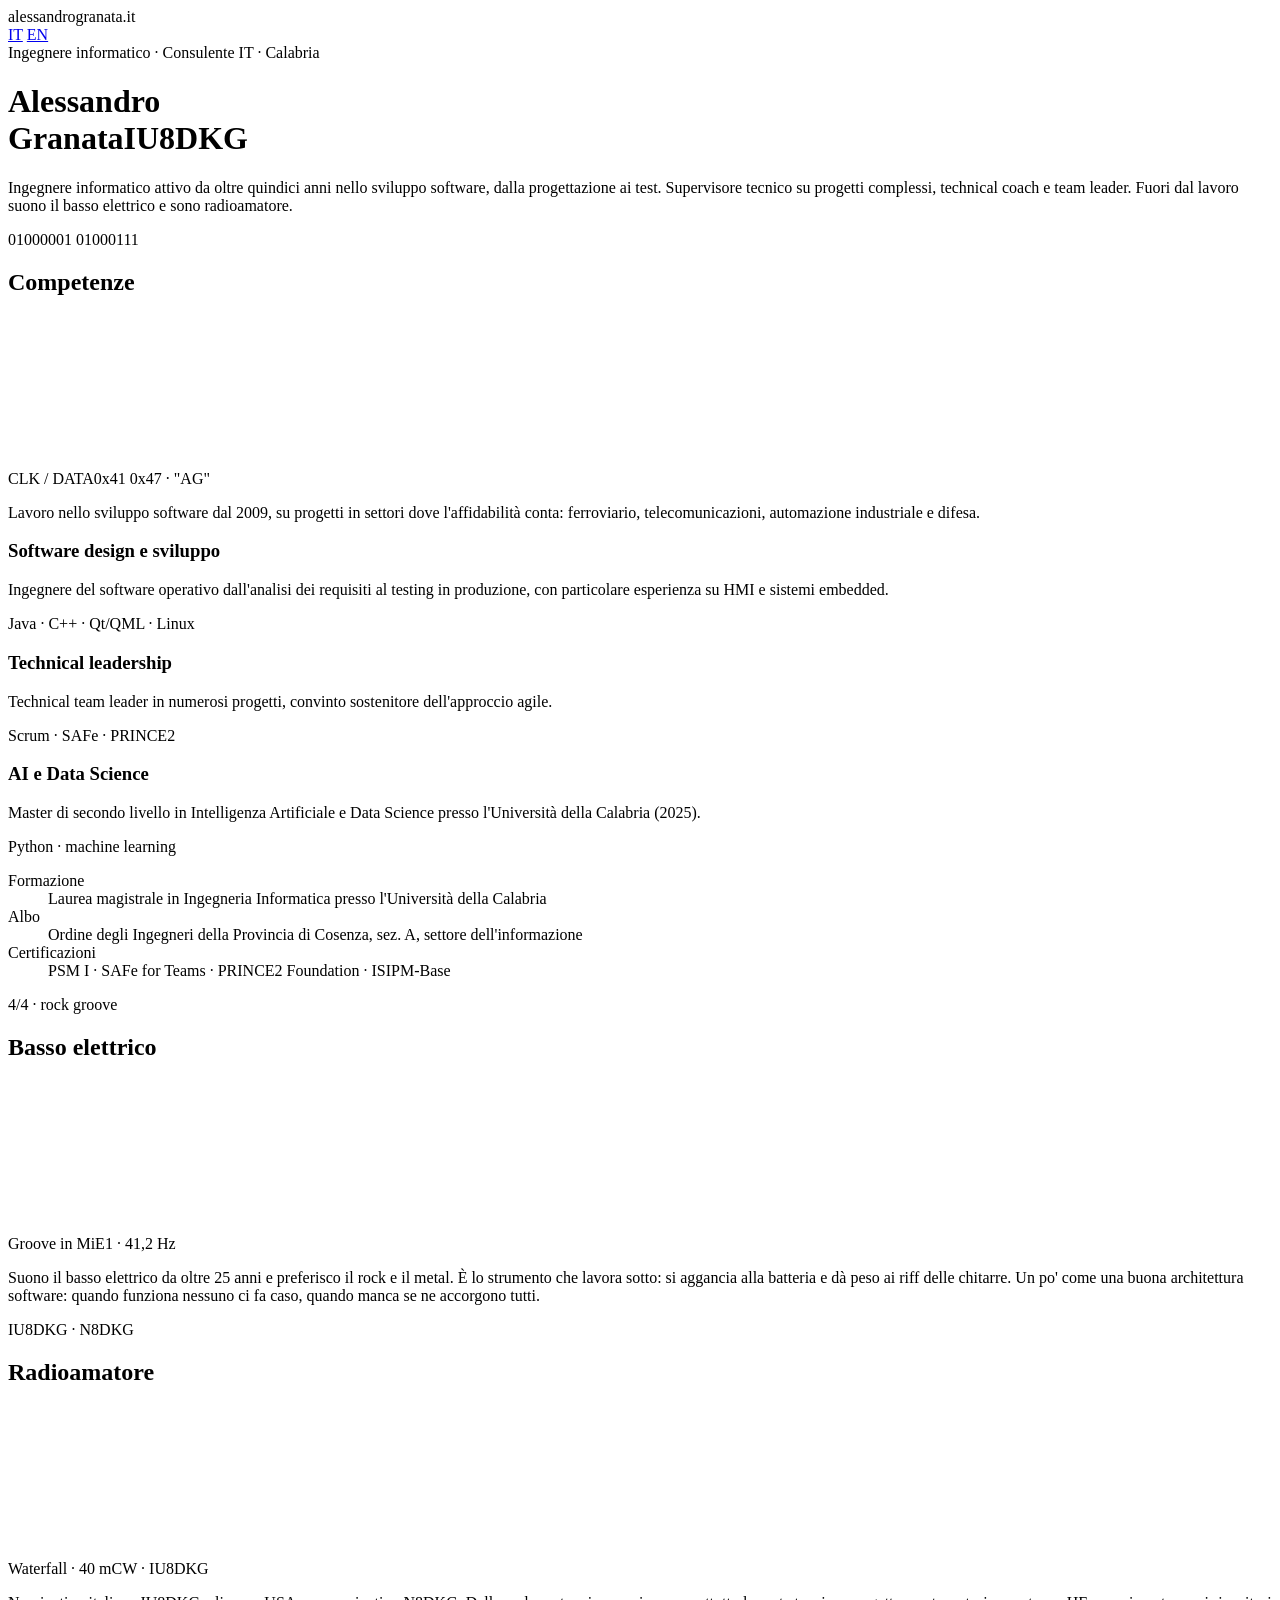
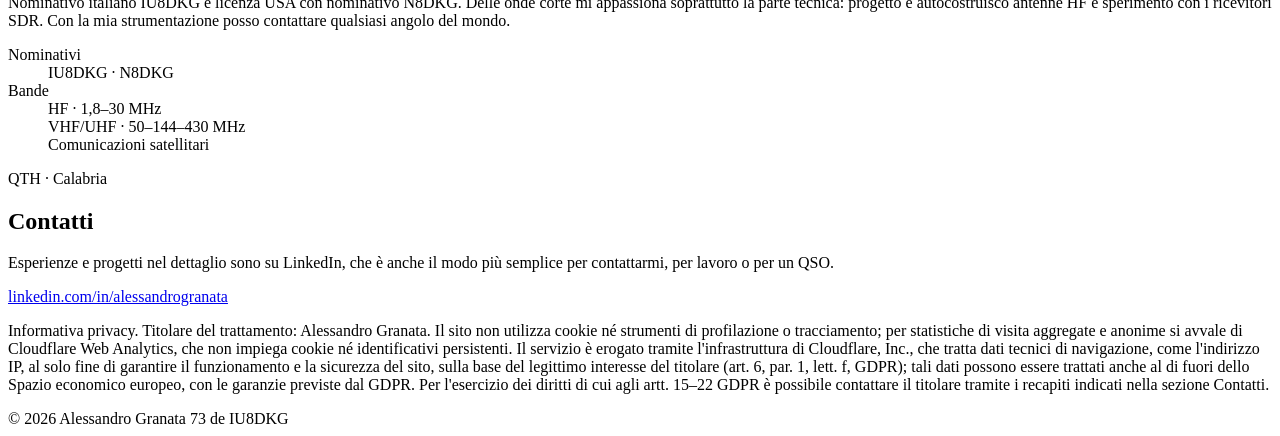
==== commit 05c88325: "Separa IT/EN in due URL e aggiunge robots, sitemap e dati strutturati - / (italiano) e /en/ (inglese" ====
--- a/public/index.html
+++ b/public/index.html
@@ -3,15 +3,19 @@
 <head>
 <meta charset="utf-8">
 <meta name="viewport" content="width=device-width, initial-scale=1, viewport-fit=cover">
-<title>Alessandro Granata</title>
-<link rel="preload" href="fonts/big-shoulders-display-latin-800-normal.woff2" as="font" type="font/woff2" crossorigin>
-<meta name="description" content="Alessandro Granata, ingegnere informatico e consulente IT. Basso elettrico e radio, IU8DKG.">
+<title>Alessandro Granata · Ingegnere informatico</title>
+<link rel="preload" href="/fonts/big-shoulders-display-latin-800-normal.woff2" as="font" type="font/woff2" crossorigin>
+<link rel="stylesheet" href="/site.css">
+<meta name="description" content="Alessandro Granata, ingegnere informatico e consulente IT in Calabria. Bassista e radioamatore (IU8DKG · N8DKG).">
 <link rel="canonical" href="https://alessandrogranata.it/">
+<link rel="alternate" hreflang="it" href="https://alessandrogranata.it/">
+<link rel="alternate" hreflang="en" href="https://alessandrogranata.it/en/">
+<link rel="alternate" hreflang="x-default" href="https://alessandrogranata.it/en/">
 <link rel="icon" href="/favicon.ico" sizes="any">
 <link rel="icon" type="image/png" sizes="32x32" href="/favicon-32.png">
 <link rel="apple-touch-icon" href="/apple-touch-icon.png">
 <meta name="theme-color" content="#000a24">
-<meta property="og:type" content="website">
+<meta property="og:type" content="profile">
 <meta property="og:url" content="https://alessandrogranata.it/">
 <meta property="og:site_name" content="Alessandro Granata">
 <meta property="og:title" content="Alessandro Granata · Ingegnere informatico">
@@ -22,194 +26,89 @@
 <meta property="og:image:alt" content="Alessandro Granata, ingegnere informatico, con una waterfall radio SDR">
 <meta property="og:locale" content="it_IT">
 <meta property="og:locale:alternate" content="en_US">
+<meta property="profile:first_name" content="Alessandro">
+<meta property="profile:last_name" content="Granata">
 <meta name="twitter:card" content="summary_large_image">
-<style>
-/* Font self-hosted (SIL Open Font License 1.1, vedi fonts/LICENSE-*): nessuna richiesta a server esterni */
-@font-face { font-family: "Big Shoulders Display"; font-style: normal; font-weight: 700; font-display: swap; src: url("fonts/big-shoulders-display-latin-700-normal.woff2") format("woff2"); }
-@font-face { font-family: "Big Shoulders Display"; font-style: normal; font-weight: 800; font-display: swap; src: url("fonts/big-shoulders-display-latin-800-normal.woff2") format("woff2"); }
-@font-face { font-family: "IBM Plex Mono"; font-style: normal; font-weight: 400; font-display: swap; src: url("fonts/ibm-plex-mono-latin-400-normal.woff2") format("woff2"); }
-@font-face { font-family: "IBM Plex Mono"; font-style: normal; font-weight: 500; font-display: swap; src: url("fonts/ibm-plex-mono-latin-500-normal.woff2") format("woff2"); }
-@font-face { font-family: "IBM Plex Sans"; font-style: normal; font-weight: 400; font-display: swap; src: url("fonts/ibm-plex-sans-latin-400-normal.woff2") format("woff2"); }
-@font-face { font-family: "IBM Plex Sans"; font-style: normal; font-weight: 500; font-display: swap; src: url("fonts/ibm-plex-sans-latin-500-normal.woff2") format("woff2"); }
-@font-face { font-family: "IBM Plex Sans"; font-style: normal; font-weight: 600; font-display: swap; src: url("fonts/ibm-plex-sans-latin-600-normal.woff2") format("woff2"); }
-*, *::before, *::after { box-sizing: border-box; }
-/* Layout: one left-aligned column read like an instrument panel; each section is a "band"
-   with its own frequency label and a live trace (logic analyzer, bass fretboard, SDR waterfall). */
-:root {
-  --paper: #eceeea;
-  --panel: #dfe3de;
-  --ink: #15191c;
-  --muted: #59616a;
-  --rule: #c6cbc5;
-  --accent: #a85a0c;
-  --signal: #d98a1f;
-  --f-display: "Big Shoulders Display", "Arial Narrow", "Helvetica Neue", sans-serif;
-  --f-body: "IBM Plex Sans", "Helvetica Neue", Arial, sans-serif;
-  --f-mono: "IBM Plex Mono", ui-monospace, "SFMono-Regular", Menlo, monospace;
-  --gutter: clamp(16px, 4vw, 40px);
-}
-@media (prefers-color-scheme: dark) {
-  :root:not([data-theme="light"]) {
-    --paper: #101416; --panel: #182024; --ink: #e5e8e3; --muted: #98a2a8;
-    --rule: #2b3438; --accent: #f0ae48; --signal: #f0ae48; color-scheme: dark;
+<script type="application/ld+json">
+{
+  "@context": "https://schema.org",
+  "@type": "ProfilePage",
+  "@id": "https://alessandrogranata.it/#page",
+  "url": "https://alessandrogranata.it/",
+  "inLanguage": "it-IT",
+  "name": "Alessandro Granata · Ingegnere informatico",
+  "mainEntity": {
+    "@type": "Person",
+    "@id": "https://alessandrogranata.it/#person",
+    "name": "Alessandro Granata",
+    "givenName": "Alessandro",
+    "familyName": "Granata",
+    "alternateName": ["IU8DKG", "N8DKG"],
+    "url": "https://alessandrogranata.it/",
+    "image": "https://alessandrogranata.it/og-image.png",
+    "jobTitle": "Ingegnere informatico",
+    "description": "Ingegnere informatico, supervisore tecnico e team leader. Bassista e radioamatore.",
+    "alumniOf": { "@type": "CollegeOrUniversity", "name": "Università della Calabria", "url": "https://www.unical.it/" },
+    "memberOf": { "@type": "Organization", "name": "Ordine degli Ingegneri della Provincia di Cosenza" },
+    "address": { "@type": "PostalAddress", "addressRegion": "Calabria", "addressCountry": "IT" },
+    "knowsAbout": ["Ingegneria del software", "Java", "C++", "Qt/QML", "Linux", "Sistemi embedded", "HMI", "Scrum", "SAFe", "Intelligenza artificiale", "Data science", "Antenne HF", "SDR"],
+    "sameAs": [
+      "https://www.linkedin.com/in/alessandrogranata",
+      "https://github.com/granataa"
+    ]
   }
 }
-:root[data-theme="dark"] {
-  --paper: #101416; --panel: #182024; --ink: #e5e8e3; --muted: #98a2a8;
-  --rule: #2b3438; --accent: #f0ae48; --signal: #f0ae48; color-scheme: dark;
-}
-
-body {
-  margin: 0;
-  background: var(--paper);
-  color: var(--ink);
-  font-family: var(--f-body);
-  font-size: 17px;
-  line-height: 1.6;
-  -webkit-font-smoothing: antialiased;
-}
-.wrap {
-  max-width: 1080px;
-  margin: 0 auto;
-  padding-left: max(var(--gutter), env(safe-area-inset-left, 0px));
-  padding-right: max(var(--gutter), env(safe-area-inset-right, 0px));
-}
-.mono { font-family: var(--f-mono); }
-a { color: var(--ink); text-decoration-color: var(--accent); text-underline-offset: 3px; text-decoration-thickness: 1.5px; }
-a:hover { color: var(--accent); }
-:focus-visible { outline: 2px solid var(--accent); outline-offset: 3px; }
-
-/* Top bar */
-.top { display: flex; justify-content: space-between; align-items: center; gap: 16px; padding-block: 20px; }
-.domain { font-family: var(--f-mono); font-size: 13px; color: var(--muted); letter-spacing: .02em; }
-.lang { display: flex; gap: 0; }
-.lang button {
-  font: 500 12px/1 var(--f-mono); letter-spacing: .08em;
-  background: transparent; color: var(--muted);
-  border: 1px solid var(--rule); padding: 8px 12px; cursor: pointer;
-}
-.lang button + button { border-left: 0; }
-.lang button[aria-pressed="true"] { background: var(--ink); color: var(--paper); border-color: var(--ink); }
-
-/* Hero */
-.hero { padding-block: clamp(40px, 8vw, 96px) clamp(40px, 6vw, 72px); display: grid; gap: 28px; }
-.eyebrow { font: 500 12px/1.6 var(--f-mono); text-transform: uppercase; letter-spacing: .14em; color: var(--muted); }
-.eyebrow span { white-space: nowrap; }
-.name {
-  font-family: var(--f-display); font-weight: 800; text-transform: uppercase;
-  font-size: clamp(3.4rem, 13vw, 9rem); line-height: .86; letter-spacing: -.005em;
-  margin: 0; text-wrap: balance;
-}
-.name .call {
-  display: inline-block; vertical-align: top; margin-left: .25em; margin-top: .55em;
-  font: 500 clamp(12px, 1.3vw, 15px)/1 var(--f-mono); letter-spacing: .1em;
-  color: var(--accent); border: 1px solid var(--accent); padding: 6px 8px;
-}
-.lead { font-size: clamp(1.1rem, 2vw, 1.3rem); line-height: 1.55; max-width: 40ch; margin: 0; }
-
-/* Sections */
-section { border-top: 1px solid var(--rule); padding-block: clamp(44px, 7vw, 80px); }
-.sec { display: grid; grid-template-columns: minmax(0, 260px) minmax(0, 1fr); gap: 24px 48px; }
-.sec-head { display: grid; gap: 10px; align-content: start; }
-.freq { font: 500 13px/1.3 var(--f-mono); color: var(--accent); letter-spacing: .04em; }
-h2 {
-  font-family: var(--f-display); font-weight: 800; text-transform: uppercase;
-  font-size: clamp(2.2rem, 4.5vw, 3.2rem); line-height: .95; margin: 0; text-wrap: balance;
-}
-.sec-body { min-width: 0; display: grid; gap: 22px; align-content: start; }
-.sec-body p { margin: 0; max-width: 62ch; }
-/* Justified body text on wide screens, with hyphenation in the page language; left-aligned on phones to avoid gaps */
-@media (min-width: 721px) {
-  .lead, .sec-body > p, footer .privacy { text-align: justify; -webkit-hyphens: auto; hyphens: auto; hyphenate-limit-chars: 7 3 3; }
-}
-
-.scope { display: grid; gap: 8px; }
-.scope canvas { display: block; width: 100%; height: 84px; background: var(--panel); }
-.scope.tall canvas { height: 120px; }
-#scope-waterfall, #scope-logic, #scope-string { background: #000a24; }
-#scope-string { height: 112px; }
-.cap { font: 400 12px/1.3 var(--f-mono); color: var(--muted); letter-spacing: .03em; display: flex; justify-content: space-between; gap: 12px; flex-wrap: wrap; }
-
-.draft {
-  justify-self: start; font: 500 11px/1 var(--f-mono); letter-spacing: .06em; text-transform: uppercase;
-  color: var(--accent); border: 1px dashed var(--accent); padding: 6px 8px;
-}
-
-.skills { display: grid; grid-template-columns: repeat(3, minmax(0, 1fr)); gap: 28px 32px; margin-top: 6px; }
-@media (max-width: 640px) { .skills { grid-template-columns: minmax(0, 1fr); } }
-.skill { display: grid; gap: 8px; align-content: start; min-width: 0; }
-.skill h3 { font-family: var(--f-display); font-weight: 700; text-transform: uppercase; font-size: 1.55rem; line-height: 1; margin: 0; letter-spacing: .01em; }
-.skill p { font-size: 16px; }
-.stack { font: 400 12.5px/1.5 var(--f-mono); color: var(--muted); }
-
-.facts { display: grid; grid-template-columns: max-content minmax(0, 1fr); gap: 10px 28px; margin: 0; padding-top: 4px; }
-.facts dt { font: 500 12px/1.6 var(--f-mono); text-transform: uppercase; letter-spacing: .1em; color: var(--muted); }
-.facts dd { margin: 0; }
-.facts dd.call { font-family: var(--f-mono); font-weight: 500; color: var(--accent); }
-
-footer { border-top: 1px solid var(--rule); padding-block: 28px 40px; }
-footer .wrap { display: flex; justify-content: space-between; gap: 12px; flex-wrap: wrap; font: 400 12.5px/1.4 var(--f-mono); color: var(--muted); }
-footer .privacy { margin: 0 0 16px; max-width: 80ch; font: 400 12.5px/1.6 var(--f-body); }
-
-@media (max-width: 720px) {
-  .sec { grid-template-columns: minmax(0, 1fr); }
-  .name .call { display: block; width: max-content; margin: 18px 0 0; }
-}
-@media (max-width: 420px) {
-  .facts { grid-template-columns: minmax(0, 1fr); gap: 2px; }
-  .facts dd { margin-bottom: 10px; }
-}
-</style>
+</script>
 </head>
 <body>
 <header class="wrap top">
   <span class="domain">alessandrogranata.it</span>
-  <div class="lang" role="group" aria-label="Lingua / Language">
-    <button type="button" id="lang-it" data-lang="it" aria-pressed="true">IT</button>
-    <button type="button" id="lang-en" data-lang="en" aria-pressed="false">EN</button>
-  </div>
+  <nav class="lang" aria-label="Lingua / Language">
+    <a href="/" hreflang="it" lang="it" aria-current="page">IT</a>
+    <a href="/en/" hreflang="en" lang="en">EN</a>
+  </nav>
 </header>
 
 <main>
   <div class="wrap hero">
-    <div class="eyebrow"><span data-i18n="hero.e1">Ingegnere informatico</span> · <span data-i18n="hero.e2">Consulente IT</span> · <span data-i18n="hero.e3">Calabria</span></div>
+    <div class="eyebrow"><span>Ingegnere informatico</span> · <span>Consulente IT</span> · <span>Calabria</span></div>
     <h1 class="name">Alessandro<br>Granata<span class="call">IU8DKG</span></h1>
-    <p class="lead" data-i18n="hero.lead">Ingegnere informatico attivo da oltre quindici anni nello sviluppo software, dalla progettazione ai test. Supervisore tecnico su progetti complessi, technical coach e team leader. Fuori dal lavoro suono il basso elettrico e sono radioamatore.</p>
+    <p class="lead">Ingegnere informatico attivo da oltre quindici anni nello sviluppo software, dalla progettazione ai test. Supervisore tecnico su progetti complessi, technical coach e team leader. Fuori dal lavoro suono il basso elettrico e sono radioamatore.</p>
   </div>
 
   <section id="competenze">
     <div class="wrap sec">
       <div class="sec-head">
         <span class="freq">01000001 01000111</span>
-        <h2 data-i18n="skills.title">Competenze</h2>
+        <h2>Competenze</h2>
       </div>
       <div class="sec-body">
         <div class="scope">
           <canvas id="scope-logic" aria-hidden="true"></canvas>
           <div class="cap"><span>CLK / DATA</span><span>0x41 0x47 · "AG"</span></div>
         </div>
-        <p data-i18n="skills.intro">Lavoro nello sviluppo software dal 2009, su progetti in settori dove l'affidabilità conta: ferroviario, telecomunicazioni, automazione industriale e difesa.</p>
+        <p>Lavoro nello sviluppo software dal 2009, su progetti in settori dove l'affidabilità conta: ferroviario, telecomunicazioni, automazione industriale e difesa.</p>
         <div class="skills">
           <div class="skill">
-            <h3 data-i18n="s1.h">Software design e sviluppo</h3>
-            <p data-i18n="s1.p">Ingegnere del software operativo dall'analisi dei requisiti al testing in produzione, con particolare esperienza su HMI e sistemi embedded.</p>
+            <h3>Software design e sviluppo</h3>
+            <p>Ingegnere del software operativo dall'analisi dei requisiti al testing in produzione, con particolare esperienza su HMI e sistemi embedded.</p>
             <span class="stack">Java · C++ · Qt/QML · Linux</span>
           </div>
           <div class="skill">
-            <h3 data-i18n="s2.h">Technical leadership</h3>
-            <p data-i18n="s2.p">Technical team leader in numerosi progetti, convinto sostenitore dell'approccio agile.</p>
+            <h3>Technical leadership</h3>
+            <p>Technical team leader in numerosi progetti, convinto sostenitore dell'approccio agile.</p>
             <span class="stack">Scrum · SAFe · PRINCE2</span>
           </div>
           <div class="skill">
-            <h3 data-i18n="s4.h">AI e Data Science</h3>
-            <p data-i18n="s4.p">Master di secondo livello in Intelligenza Artificiale e Data Science presso l'Università della Calabria (2025).</p>
+            <h3>AI e Data Science</h3>
+            <p>Master di secondo livello in Intelligenza Artificiale e Data Science presso l'Università della Calabria (2025).</p>
             <span class="stack">Python · machine learning</span>
           </div>
         </div>
         <dl class="facts">
-          <dt data-i18n="c1.t">Formazione</dt><dd data-i18n="c1.d">Laurea magistrale in Ingegneria Informatica presso l'Università della Calabria</dd>
-          <dt data-i18n="c2.t">Albo</dt><dd data-i18n="c2.d">Ordine degli Ingegneri della Provincia di Cosenza, sez. A, settore dell'informazione</dd>
-          <dt data-i18n="c3.t">Certificazioni</dt><dd>PSM I · SAFe for Teams · PRINCE2 Foundation · ISIPM-Base</dd>
+          <dt>Formazione</dt><dd>Laurea magistrale in Ingegneria Informatica presso l'Università della Calabria</dd>
+          <dt>Albo</dt><dd>Ordine degli Ingegneri della Provincia di Cosenza, sez. A, settore dell'informazione</dd>
+          <dt>Certificazioni</dt><dd>PSM I · SAFe for Teams · PRINCE2 Foundation · ISIPM-Base</dd>
         </dl>
       </div>
     </div>
@@ -218,15 +117,15 @@
   <section id="basso">
     <div class="wrap sec">
       <div class="sec-head">
-        <span class="freq" data-i18n="bass.freq">4/4 · rock groove</span>
-        <h2 data-i18n="bass.title">Basso elettrico</h2>
+        <span class="freq">4/4 · rock groove</span>
+        <h2>Basso elettrico</h2>
       </div>
       <div class="sec-body">
         <div class="scope">
           <canvas id="scope-string" aria-hidden="true"></canvas>
-          <div class="cap"><span data-i18n="bass.cap">Groove in Mi</span><span id="bass-note">E1 · 41,2 Hz</span></div>
+          <div class="cap"><span>Groove in Mi</span><span id="bass-note">E1 · 41,2 Hz</span></div>
         </div>
-        <p data-i18n="bass.p">Suono il basso elettrico da oltre 25 anni e preferisco il rock e il metal. È lo strumento che lavora sotto: si aggancia alla batteria e dà peso ai riff delle chitarre. Un po' come una buona architettura software: quando funziona nessuno ci fa caso, quando manca se ne accorgono tutti.</p>
+        <p>Suono il basso elettrico da oltre 25 anni e preferisco il rock e il metal. È lo strumento che lavora sotto: si aggancia alla batteria e dà peso ai riff delle chitarre. Un po' come una buona architettura software: quando funziona nessuno ci fa caso, quando manca se ne accorgono tutti.</p>
       </div>
     </div>
   </section>
@@ -235,17 +134,17 @@
     <div class="wrap sec">
       <div class="sec-head">
         <span class="freq">IU8DKG · N8DKG</span>
-        <h2 data-i18n="radio.title">Radioamatore</h2>
+        <h2>Radioamatore</h2>
       </div>
       <div class="sec-body">
         <div class="scope tall">
           <canvas id="scope-waterfall" aria-hidden="true"></canvas>
           <div class="cap"><span>Waterfall · 40 m</span><span>CW · IU8DKG</span></div>
         </div>
-        <p data-i18n="radio.p">Nominativo italiano IU8DKG e licenza USA con nominativo N8DKG. Delle onde corte mi appassiona soprattutto la parte tecnica: progetto e autocostruisco antenne HF e sperimento con i ricevitori SDR. Con la mia strumentazione posso contattare qualsiasi angolo del mondo.</p>
+        <p>Nominativo italiano IU8DKG e licenza USA con nominativo N8DKG. Delle onde corte mi appassiona soprattutto la parte tecnica: progetto e autocostruisco antenne HF e sperimento con i ricevitori SDR. Con la mia strumentazione posso contattare qualsiasi angolo del mondo.</p>
         <dl class="facts">
-          <dt data-i18n="f1.t">Nominativi</dt><dd class="call">IU8DKG · N8DKG</dd>
-          <dt data-i18n="f2.t">Bande</dt><dd>HF · 1,8–30 MHz<br>VHF/UHF · 50–144–430 MHz<br><span data-i18n="f3.d">Comunicazioni satellitari</span></dd>
+          <dt>Nominativi</dt><dd class="call">IU8DKG · N8DKG</dd>
+          <dt>Bande</dt><dd>HF · 1,8–30 MHz<br>VHF/UHF · 50–144–430 MHz<br>Comunicazioni satellitari</dd>
         </dl>
       </div>
     </div>
@@ -255,11 +154,11 @@
     <div class="wrap sec">
       <div class="sec-head">
         <span class="freq">QTH · Calabria</span>
-        <h2 data-i18n="contact.title">Contatti</h2>
+        <h2>Contatti</h2>
       </div>
       <div class="sec-body">
-        <p data-i18n="contact.p">Esperienze e progetti nel dettaglio sono su LinkedIn, che è anche il modo più semplice per contattarmi, per lavoro o per un QSO.</p>
-        <p><a href="https://www.linkedin.com/in/alessandrogranata" target="_blank" rel="noopener">linkedin.com/in/alessandrogranata</a></p>
+        <p>Esperienze e progetti nel dettaglio sono su LinkedIn, che è anche il modo più semplice per contattarmi, per lavoro o per un QSO.</p>
+        <p><a href="https://www.linkedin.com/in/alessandrogranata" target="_blank" rel="noopener me">linkedin.com/in/alessandrogranata</a></p>
       </div>
     </div>
   </section>
@@ -267,7 +166,7 @@
 
 <footer>
   <div class="wrap privacy-wrap">
-    <p class="privacy" data-i18n="privacy">Informativa privacy. Titolare del trattamento: Alessandro Granata. Il sito non utilizza cookie né strumenti di profilazione o tracciamento; per statistiche di visita aggregate e anonime si avvale di Cloudflare Web Analytics, che non impiega cookie né identificativi persistenti. Il servizio è erogato tramite l&#39;infrastruttura di Cloudflare, Inc., che tratta dati tecnici di navigazione, come l&#39;indirizzo IP, al solo fine di garantire il funzionamento e la sicurezza del sito, sulla base del legittimo interesse del titolare (art. 6, par. 1, lett. f, GDPR); tali dati possono essere trattati anche al di fuori dello Spazio economico europeo, con le garanzie previste dal GDPR. La preferenza di lingua è memorizzata esclusivamente nel browser dell&#39;utente, con finalità tecniche. Per l&#39;esercizio dei diritti di cui agli artt. 15–22 GDPR è possibile contattare il titolare tramite i recapiti indicati nella sezione Contatti.</p>
+    <p class="privacy">Informativa privacy. Titolare del trattamento: Alessandro Granata. Il sito non utilizza cookie né strumenti di profilazione o tracciamento; per statistiche di visita aggregate e anonime si avvale di Cloudflare Web Analytics, che non impiega cookie né identificativi persistenti. Il servizio è erogato tramite l&#39;infrastruttura di Cloudflare, Inc., che tratta dati tecnici di navigazione, come l&#39;indirizzo IP, al solo fine di garantire il funzionamento e la sicurezza del sito, sulla base del legittimo interesse del titolare (art. 6, par. 1, lett. f, GDPR); tali dati possono essere trattati anche al di fuori dello Spazio economico europeo, con le garanzie previste dal GDPR. Per l&#39;esercizio dei diritti di cui agli artt. 15–22 GDPR è possibile contattare il titolare tramite i recapiti indicati nella sezione Contatti.</p>
   </div>
   <div class="wrap">
     <span>© 2026 Alessandro Granata</span>
@@ -275,305 +174,7 @@
   </div>
 </footer>
 
-<script>
-(function () {
-  /* ---------- Language ---------- */
-  var EN = {
-    "hero.e1": "Computer engineer",
-    "hero.e2": "IT consultant",
-    "hero.e3": "Calabria, Italy",
-    "hero.lead": "Computer engineer with more than fifteen years in software development, from design to testing. Technical supervisor on complex projects, technical coach and team leader. Off the clock I play electric bass and I am a licensed radio amateur.",
-    "skills.title": "Skills",
-    "skills.intro": "I have worked in software development since 2009, on projects in sectors where reliability matters: railways, telecommunications, industrial automation and defence.",
-    "s1.h": "Design and development",
-    "s1.p": "Software engineer working from requirements analysis through to testing in production, with particular experience in HMI and embedded systems.",
-    "s2.h": "Technical leadership",
-    "s2.p": "Technical team leader on many projects and a firm believer in the agile approach.",
-    "s4.h": "AI and data science",
-    "s4.p": "Second-level Master's degree in Artificial Intelligence and Data Science at the University of Calabria (2025).",
-    "c1.t": "Education",
-    "c1.d": "Master's degree in Computer Engineering, University of Calabria",
-    "c2.t": "Professional register",
-    "c2.d": "Order of Engineers of the Province of Cosenza, section A, information engineering",
-    "c3.t": "Certifications",
-    "bass.freq": "4/4 · rock groove",
-    "bass.title": "Bass guitar",
-    "bass.cap": "Groove in E",
-    "bass.p": "I have played electric bass for more than 25 years, mostly rock and metal. It is the instrument that works underneath: it locks in with the drums and gives weight to the guitar riffs. A bit like good software architecture: when it works nobody notices, and when it is missing everyone does.",
-    "radio.title": "Amateur radio",
-    "radio.p": "Italian callsign IU8DKG, and a US licence with callsign N8DKG. What I enjoy most about shortwave is the technical side: I design and build my own HF antennas and experiment with SDR receivers. With my equipment I can reach any corner of the world.",
-    "f1.t": "Callsigns",
-    "f2.t": "Bands",
-    "f3.d": "Satellite communications",
-    "privacy": "Privacy notice. Data controller: Alessandro Granata. This website uses no cookies and no profiling or tracking tools; for aggregate, anonymous visitor statistics it relies on Cloudflare Web Analytics, which uses neither cookies nor persistent identifiers. It is delivered through the infrastructure of Cloudflare, Inc., which processes technical browsing data, such as IP addresses, solely to ensure the operation and security of the website, on the basis of the controller's legitimate interest (Art. 6(1)(f) GDPR); such data may also be processed outside the European Economic Area, subject to the safeguards provided by the GDPR. The language preference is stored only in the user's browser, for technical purposes. To exercise the rights under Articles 15–22 GDPR, please contact the controller through the details given in the Contact section.",
-    "contact.title": "Contact",
-    "contact.p": "My experience and projects are detailed on LinkedIn, which is also the easiest way to reach me, for work or for a QSO."
-  };
-  var nodes = document.querySelectorAll("[data-i18n]");
-  var IT = {};
-  nodes.forEach(function (n) { IT[n.getAttribute("data-i18n")] = n.textContent; });
-  var buttons = document.querySelectorAll(".lang button");
-
-  function setLang(l) {
-    var dict = l === "en" ? EN : IT;
-    nodes.forEach(function (n) {
-      var k = n.getAttribute("data-i18n");
-      if (dict[k] != null) n.textContent = dict[k];
-    });
-    document.documentElement.lang = l;
-    buttons.forEach(function (b) { b.setAttribute("aria-pressed", String(b.dataset.lang === l)); });
-    try { localStorage.setItem("lang", l); } catch (e) {}
-  }
-  buttons.forEach(function (b) { b.addEventListener("click", function () { setLang(b.dataset.lang); }); });
-  var start = "it";
-  try {
-    var saved = localStorage.getItem("lang");
-    if (saved === "it" || saved === "en") start = saved;
-    else if (!/^it\b/i.test(navigator.language || "it")) start = "en";
-  } catch (e) {}
-  setLang(start);
-
-  /* ---------- Traces ---------- */
-  var reduce = window.matchMedia("(prefers-reduced-motion: reduce)").matches;
-  var colors = {};
-  function hexToRgb(h) {
-    h = h.replace("#", "");
-    if (h.length === 3) h = h.split("").map(function (c) { return c + c; }).join("");
-    var n = parseInt(h, 16);
-    return [(n >> 16) & 255, (n >> 8) & 255, n & 255];
-  }
-  function readColors() {
-    var cs = getComputedStyle(document.documentElement);
-    ["--panel", "--ink", "--muted", "--rule", "--signal", "--accent"].forEach(function (k) {
-      colors[k] = cs.getPropertyValue(k).trim();
-    });
-    buildLut();
-  }
-
-  function Scope(id, draw) {
-    this.c = document.getElementById(id);
-    this.ctx = this.c.getContext("2d");
-    this.draw = draw;
-    this.visible = true;
-    var self = this;
-    this.size = function () {
-      var dpr = Math.min(2, window.devicePixelRatio || 1);
-      self.w = self.c.clientWidth; self.h = self.c.clientHeight;
-      self.c.width = Math.max(1, Math.round(self.w * dpr));
-      self.c.height = Math.max(1, Math.round(self.h * dpr));
-      self.ctx.setTransform(dpr, 0, 0, dpr, 0, 0);
-    };
-    this.size();
-  }
-  Scope.prototype.render = function (t) { this.draw(this.ctx, this.w, this.h, t); };
-
-  /* Logic analyzer: CLK + DATA spelling the initials "AG" in ASCII */
-  var bits = [];
-  "AG".split("").forEach(function (ch) {
-    var v = ch.charCodeAt(0);
-    for (var i = 7; i >= 0; i--) bits.push((v >> i) & 1);
-  });
-  function drawLogic(ctx, w, h, t) {
-    ctx.clearRect(0, 0, w, h);
-    var bw = 16, n = bits.length, off = reduce ? 0 : (t * 0.03) % (n * bw);
-    var rows = [{ y: h * 0.18, amp: h * 0.2, clk: true }, { y: h * 0.56, amp: h * 0.24, clk: false }];
-    ctx.strokeStyle = "#0d3a8f"; ctx.lineWidth = 1;   /* waterfall palette: grid in deep blue */
-    ctx.setLineDash([2, 4]);
-    for (var x = bw - (off % bw); x < w; x += bw) { ctx.beginPath(); ctx.moveTo(x + .5, 0); ctx.lineTo(x + .5, h); ctx.stroke(); }
-    ctx.setLineDash([]);
-    rows.forEach(function (r) {
-      ctx.beginPath();
-      ctx.strokeStyle = r.clk ? "#18b7e0" : "#f2e22e";   /* CLK cyan, DATA yellow, like the waterfall peaks */
-      ctx.lineWidth = r.clk ? 1.25 : 2;
-      var step = r.clk ? bw / 2 : bw, prev = null;
-      for (var k = Math.floor(off / step) - 1; k * step - off <= w + step; k++) {
-        var gx = k * step - off;
-        var v = r.clk ? (((k % 2) + 2) % 2) : bits[((k % n) + n) % n];
-        var y = r.y + (1 - v) * r.amp;
-        if (prev === null) ctx.moveTo(gx, y); else ctx.lineTo(gx, y);
-        ctx.lineTo(gx + step, y);
-        prev = y;
-      }
-      ctx.stroke();
-    });
-  }
-
-  /* Bass: four strings (G D A E, tab order) played by a simple riff.
-     The plucked string lights up through the waterfall palette and decays;
-     frets follow the real scale formula, the caption shows the live note. */
-  var OPEN = [97.999, 73.416, 55.0, 41.203];          /* G2 D2 A1 E1 */
-  var OPEN_MIDI = [43, 38, 33, 28];
-  var SNAME = ["G", "D", "A", "E"];
-  var NOTE = ["C", "C#", "D", "D#", "E", "F", "F#", "G", "G#", "A", "A#", "B"];
-  /* [string index, fret]: root-fifth-octave groove in E, then A */
-  var RIFF = [[3, 0], [3, 0], [2, 2], [1, 2], [3, 0], [3, 0], [2, 2], [3, 3],
-              [2, 0], [2, 0], [1, 2], [0, 2], [2, 0], [1, 0], [1, 2], [2, 2]];
-  var STEP_MS = 950;
-  var amp = [0, 0, 0, 0], plucked = [0, 0, 0, 0], fretOn = [0, 0, 0, 0], lastStep = -1;
-  var noteEl = document.getElementById("bass-note");
-  function fmtHz(f) {
-    var s = f.toFixed(1);
-    return document.documentElement.lang === "it" ? s.replace(".", ",") : s;
-  }
-  function showNote(si, fret) {
-    if (!noteEl) return;
-    var midi = OPEN_MIDI[si] + fret, f = OPEN[si] * Math.pow(2, fret / 12);
-    noteEl.textContent = NOTE[midi % 12] + (Math.floor(midi / 12) - 1) + " · " + fmtHz(f) + " Hz";
-  }
-  function lutColor(v) {
-    var i = Math.max(0, Math.min(255, v * 255 | 0)) * 3;
-    return "rgb(" + lut[i] + "," + lut[i + 1] + "," + lut[i + 2] + ")";
-  }
-  function drawString(ctx, w, h, t) {
-    ctx.clearRect(0, 0, w, h);
-    var x0 = 30, x1 = w - 10, L = (x1 - x0) * 1.6;   /* scale length longer than the view: frets 0..~13 visible */
-    function fretX(n) { return x0 + L * (1 - Math.pow(2, -n / 12)); }
-    var step = reduce ? 0 : Math.floor(t / STEP_MS);
-    if (step !== lastStep) {
-      var n = RIFF[((step % RIFF.length) + RIFF.length) % RIFF.length];
-      amp[n[0]] = 1; plucked[n[0]] = t; fretOn[n[0]] = n[1];
-      showNote(n[0], n[1]);
-      lastStep = step;
-    }
-    /* fretboard: nut, frets, inlay dots at 3, 5, 7, 9, 12 */
-    ctx.fillStyle = "#06246e";
-    ctx.fillRect(x0 - 3, h * 0.12, 3, h * 0.76);
-    ctx.strokeStyle = "#0d3a8f"; ctx.lineWidth = 1;
-    for (var f = 1; fretX(f) < x1; f++) {
-      var fx = Math.round(fretX(f)) + .5;
-      ctx.beginPath(); ctx.moveTo(fx, h * 0.14); ctx.lineTo(fx, h * 0.86); ctx.stroke();
-      if ([3, 5, 7, 9].indexOf(f) >= 0 || f === 12) {
-        var mx = (fretX(f - 1) + fretX(f)) / 2;
-        ctx.fillStyle = "#0d3a8f";
-        if (f === 12) { ctx.beginPath(); ctx.arc(mx, h * 0.31, 2.5, 0, 6.3); ctx.arc(mx, h * 0.69, 2.5, 0, 6.3); ctx.fill(); }
-        else { ctx.beginPath(); ctx.arc(mx, h * 0.5, 2.5, 0, 6.3); ctx.fill(); }
-      }
-    }
-    ctx.font = "500 11px " + getComputedStyle(document.documentElement).getPropertyValue("--f-mono");
-    ctx.textBaseline = "middle";
-    for (var s = 0; s < 4; s++) {
-      var y = h * (0.2 + s * 0.2);
-      var age = reduce ? 300 : t - plucked[s];
-      var a = reduce ? (s === 3 ? 0.8 : 0) : amp[s] * Math.exp(-age / 1300);
-      var start = fretOn[s] > 0 ? (fretX(fretOn[s] - 1) + fretX(fretOn[s])) / 2 : x0;
-      ctx.fillStyle = a > 0.05 ? lutColor(0.55 + 0.25 * a) : "#3f63a8";
-      ctx.fillText(SNAME[s], 8, y);
-      ctx.strokeStyle = a > 0.03 ? lutColor(0.4 + 0.33 * a) : "#1257c9";
-      ctx.lineWidth = [1.4, 1.8, 2.3, 2.8][s];
-      ctx.beginPath();
-      ctx.moveTo(x0, y);
-      if (a > 0.01) {
-        ctx.lineTo(start, y);
-        var visF = 1.6 + OPEN[s] * Math.pow(2, fretOn[s] / 12) / 30;   /* slowed down so the eye can follow */
-        var ph = 2 * Math.PI * visF * (reduce ? 0.13 : age / 1000);
-        var A = h * 0.085 * a;
-        for (var x = start; x <= x1; x += 2) {
-          var u = (x - start) / (x1 - start);
-          ctx.lineTo(x, y + A * Math.sin(Math.PI * u) * Math.sin(ph) + A * 0.3 * Math.sin(2 * Math.PI * u) * Math.sin(2 * ph + 1));
-        }
-      } else {
-        ctx.lineTo(x1, y);
-      }
-      ctx.stroke();
-      if (fretOn[s] > 0 && a > 0.05) {          /* fingertip on the fret */
-        ctx.fillStyle = lutColor(0.72);
-        ctx.beginPath(); ctx.arc(start, y, 3.2, 0, 6.3); ctx.fill();
-      }
-    }
-  }
-
-  /* SDR waterfall: band noise, a few weak carriers and IU8DKG keyed in CW */
-  var COLS = 200, ROWS = 64;
-  var vals = new Float32Array(COLS * ROWS);
-  var off = document.createElement("canvas"); off.width = COLS; off.height = ROWS;
-  var octx = off.getContext("2d");
-  var img = octx.createImageData(COLS, ROWS);
-  var lut = new Uint8ClampedArray(256 * 3);
-  /* Classic SDR waterfall palette: navy noise floor, blue, cyan, yellow, red peaks */
-  var STOPS = [[0, "#000a24"], [0.2, "#06246e"], [0.38, "#1257c9"], [0.55, "#18b7e0"], [0.72, "#f2e22e"], [0.86, "#f07a12"], [1, "#d8141c"]];
-  function buildLut() {
-    for (var i = 0; i < 256; i++) {
-      var v = i / 255, s = 0;
-      while (s < STOPS.length - 2 && v > STOPS[s + 1][0]) s++;
-      var p = hexToRgb(STOPS[s][1]), q = hexToRgb(STOPS[s + 1][1]);
-      var k = (v - STOPS[s][0]) / (STOPS[s + 1][0] - STOPS[s][0]);
-      for (var j = 0; j < 3; j++) lut[i * 3 + j] = p[j] + (q[j] - p[j]) * k;
-    }
-  }
-  var morse = { I: "..", U: "..-", "8": "---..", D: "-..", K: "-.-", G: "--." };
-  var key = [];
-  "IU8DKG".split("").forEach(function (ch) {
-    morse[ch].split("").forEach(function (s) {
-      for (var i = 0; i < (s === "." ? 1 : 3); i++) key.push(1);
-      key.push(0);
-    });
-    key.push(0, 0);
-  });
-  for (var g = 0; g < 7; g++) key.push(0);
-  var keyPos = 0, rowCount = 0;
-  var carriers = [{ c: 34, s: 0.35 }, { c: 52, s: 0.5 }, { c: 58, s: 0.3 }, { c: 61, s: 0.42 }, { c: 170, s: 0.28 }];
-  function newRow() {
-    vals.copyWithin(COLS, 0, COLS * (ROWS - 1));
-    var on = key[Math.floor(keyPos / 2) % key.length] === 1;
-    keyPos++; rowCount++;
-    for (var x = 0; x < COLS; x++) {
-      var v = Math.random() * 0.22 + 0.05;
-      for (var i = 0; i < carriers.length; i++) {
-        var d = Math.abs(x - carriers[i].c);
-        if (d < 2) v += carriers[i].s * (0.6 + 0.4 * Math.random()) * (d === 0 ? 1 : 0.4);
-      }
-      var cw = Math.abs(x - 122);
-      if (on && cw < 3) v += cw === 0 ? 0.95 : cw === 1 ? 0.7 : 0.35;
-      vals[x] = Math.min(1, v);
-    }
-  }
-  for (var r = 0; r < ROWS; r++) newRow();
-  function paintWaterfall() {
-    var d = img.data;
-    for (var i = 0; i < vals.length; i++) {
-      var li = (vals[i] * 255 | 0) * 3;
-      d[i * 4] = lut[li]; d[i * 4 + 1] = lut[li + 1]; d[i * 4 + 2] = lut[li + 2]; d[i * 4 + 3] = 255;
-    }
-    octx.putImageData(img, 0, 0);
-  }
-  var lastRow = 0;
-  function drawWaterfall(ctx, w, h, t) {
-    if (!reduce && t - lastRow > 55) { newRow(); lastRow = t; }
-    paintWaterfall();
-    ctx.imageSmoothingEnabled = false;
-    ctx.clearRect(0, 0, w, h);
-    ctx.drawImage(off, 0, 0, w, h);
-  }
-
-  readColors();
-  var scopes = [
-    new Scope("scope-logic", drawLogic),
-    new Scope("scope-string", drawString),
-    new Scope("scope-waterfall", drawWaterfall)
-  ];
-  function renderAll(t) { scopes.forEach(function (s) { if (s.visible) s.render(t || 0); }); }
-  renderAll(0);
-
-  if ("ResizeObserver" in window) {
-    var ro = new ResizeObserver(function () { scopes.forEach(function (s) { s.size(); }); renderAll(performance.now()); });
-    scopes.forEach(function (s) { ro.observe(s.c); });
-  }
-  if ("IntersectionObserver" in window) {
-    var io = new IntersectionObserver(function (es) {
-      es.forEach(function (e) { scopes.forEach(function (s) { if (s.c === e.target) s.visible = e.isIntersecting; }); });
-    });
-    scopes.forEach(function (s) { io.observe(s.c); });
-  }
-  function onTheme() { readColors(); renderAll(performance.now()); }
-  var mq = window.matchMedia("(prefers-color-scheme: dark)");
-  if (mq.addEventListener) mq.addEventListener("change", onTheme);
-  new MutationObserver(onTheme).observe(document.documentElement, { attributes: true, attributeFilter: ["data-theme"] });
-
-  if (!reduce) {
-    (function loop(t) { renderAll(t); requestAnimationFrame(loop); })(0);
-  }
-})();
-</script>
+<script src="/site.js"></script>
 
 <!-- Cloudflare Web Analytics: statistiche aggregate senza cookie (vedi informativa nel footer) -->
 <script type='module' src='https://static.cloudflareinsights.com/beacon.min.js' data-cf-beacon='{"token": "6e43b0a122584f86a15d5f798c6de847"}'></script>
